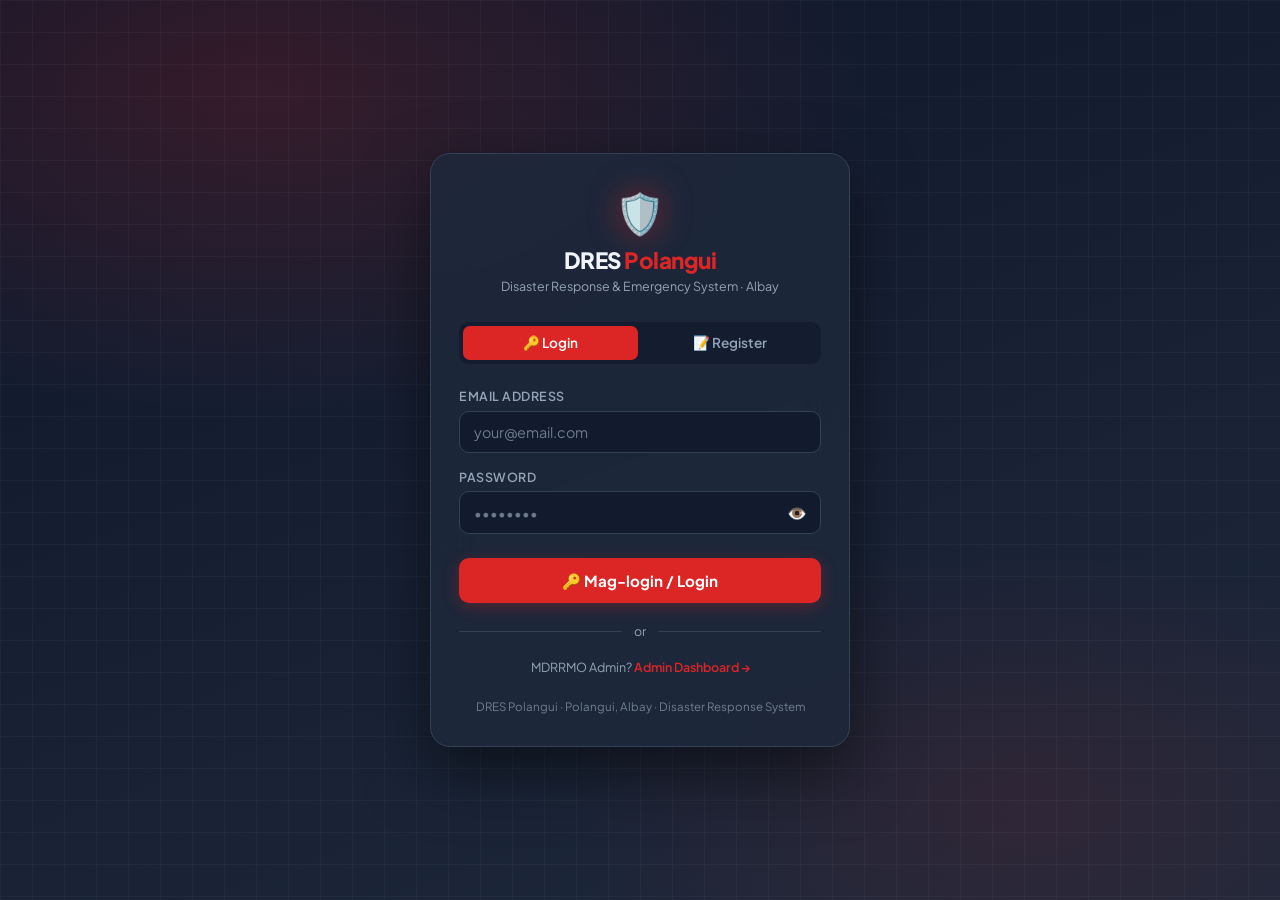
==== frontend/index.html @ 450b7221 "feat: Implement chatbot logging and admin dashboard enhancements - Added a new route for logging cha" ====
<!doctype html>
<html lang="en">
  <head>
    <meta charset="UTF-8" />
    <meta
      name="viewport"
      content="width=device-width, initial-scale=1.0, maximum-scale=1.0, user-scalable=no"
    />
    <title>DRES Polangui — Login</title>
    <link rel="preconnect" href="https://fonts.googleapis.com" />
    <link
      href="https://fonts.googleapis.com/css2?family=Plus+Jakarta+Sans:wght@300;400;500;600;700;800&display=swap"
      rel="stylesheet"
    />
    <style>
      *,
      *::before,
      *::after {
        box-sizing: border-box;
        margin: 0;
        padding: 0;
      }

      :root {
        --primary: #dc2626;
        --primary-d: #b91c1c;
        --bg: #0f172a;
        --bg2: #1e293b;
        --surface: #1e293b;
        --border: #334155;
        --text: #f1f5f9;
        --text-muted: #94a3b8;
        --success: #22c55e;
        --danger: #ef4444;
      }

      html,
      body {
        height: 100%;
        font-family: "Plus Jakarta Sans", sans-serif;
        background: var(--bg);
        color: var(--text);
        overflow-x: hidden;
      }

      /* ── BACKGROUND ── */
      .bg-layer {
        position: fixed;
        inset: 0;
        z-index: 0;
        background:
          radial-gradient(
            ellipse 80% 60% at 20% 10%,
            rgba(220, 38, 38, 0.18) 0%,
            transparent 60%
          ),
          radial-gradient(
            ellipse 60% 50% at 80% 90%,
            rgba(220, 38, 38, 0.1) 0%,
            transparent 60%
          ),
          linear-gradient(160deg, #0f172a 0%, #1e293b 100%);
      }
      .bg-grid {
        position: fixed;
        inset: 0;
        z-index: 0;
        background-image:
          linear-gradient(rgba(255, 255, 255, 0.03) 1px, transparent 1px),
          linear-gradient(90deg, rgba(255, 255, 255, 0.03) 1px, transparent 1px);
        background-size: 32px 32px;
      }

      /* ── SHELL ── */
      .shell {
        position: relative;
        z-index: 1;
        min-height: 100vh;
        display: flex;
        align-items: center;
        justify-content: center;
        padding: 1.5rem;
      }

      /* ── CARD ── */
      .auth-card {
        width: 100%;
        max-width: 420px;
        background: rgba(30, 41, 59, 0.85);
        border: 1px solid var(--border);
        border-radius: 20px;
        padding: 2rem 1.75rem;
        backdrop-filter: blur(20px);
        box-shadow: 0 24px 64px rgba(0, 0, 0, 0.5);
        animation: slideUp 0.4s ease;
      }
      @keyframes slideUp {
        from {
          opacity: 0;
          transform: translateY(24px);
        }
        to {
          opacity: 1;
          transform: translateY(0);
        }
      }

      /* ── LOGO ── */
      .logo-block {
        text-align: center;
        margin-bottom: 1.75rem;
      }
      .logo-icon {
        font-size: 2.5rem;
        display: block;
        margin-bottom: 0.5rem;
        filter: drop-shadow(0 0 16px rgba(220, 38, 38, 0.5));
      }
      .logo-title {
        font-size: 1.4rem;
        font-weight: 800;
        letter-spacing: -0.5px;
        color: var(--text);
      }
      .logo-title span {
        color: var(--primary);
      }
      .logo-sub {
        font-size: 0.78rem;
        color: var(--text-muted);
        margin-top: 0.25rem;
      }

      /* ── TABS ── */
      .tabs {
        display: grid;
        grid-template-columns: 1fr 1fr;
        background: rgba(15, 23, 42, 0.6);
        border-radius: 10px;
        padding: 4px;
        margin-bottom: 1.5rem;
        gap: 4px;
      }
      .tab-btn {
        padding: 0.55rem;
        border: none;
        border-radius: 7px;
        font-family: inherit;
        font-size: 0.85rem;
        font-weight: 600;
        cursor: pointer;
        transition:
          background 0.2s,
          color 0.2s;
        background: transparent;
        color: var(--text-muted);
      }
      .tab-btn.active {
        background: var(--primary);
        color: #fff;
      }

      /* ── FORM PANEL ── */
      .panel {
        display: none;
      }
      .panel.active {
        display: block;
      }

      .form-group {
        margin-bottom: 1rem;
      }
      .form-label {
        display: block;
        font-size: 0.78rem;
        font-weight: 600;
        color: var(--text-muted);
        margin-bottom: 0.4rem;
        text-transform: uppercase;
        letter-spacing: 0.5px;
      }
      .form-input,
      .form-select {
        width: 100%;
        padding: 0.7rem 0.9rem;
        background: rgba(15, 23, 42, 0.7);
        border: 1.5px solid var(--border);
        border-radius: 10px;
        color: var(--text);
        font-family: inherit;
        font-size: 0.9rem;
        outline: none;
        transition:
          border-color 0.2s,
          box-shadow 0.2s;
      }
      .form-input:focus,
      .form-select:focus {
        border-color: var(--primary);
        box-shadow: 0 0 0 3px rgba(220, 38, 38, 0.15);
      }
      .form-input::placeholder {
        color: var(--text-muted);
        opacity: 0.7;
      }
      .form-select option {
        background: var(--bg2);
      }

      /* ── PASSWORD TOGGLE ── */
      .pw-wrap {
        position: relative;
      }
      .pw-wrap .form-input {
        padding-right: 2.75rem;
      }
      .pw-eye {
        position: absolute;
        right: 0.75rem;
        top: 50%;
        transform: translateY(-50%);
        background: none;
        border: none;
        color: var(--text-muted);
        cursor: pointer;
        font-size: 1rem;
        padding: 2px;
      }

      /* ── SUBMIT ── */
      .submit-btn {
        width: 100%;
        padding: 0.8rem;
        background: var(--primary);
        color: #fff;
        border: none;
        border-radius: 10px;
        font-family: inherit;
        font-size: 0.95rem;
        font-weight: 700;
        cursor: pointer;
        margin-top: 0.5rem;
        transition:
          background 0.2s,
          transform 0.1s,
          box-shadow 0.2s;
        box-shadow: 0 4px 16px rgba(220, 38, 38, 0.3);
      }
      .submit-btn:hover {
        background: var(--primary-d);
        box-shadow: 0 6px 24px rgba(220, 38, 38, 0.4);
      }
      .submit-btn:active {
        transform: scale(0.98);
      }
      .submit-btn:disabled {
        opacity: 0.6;
        cursor: not-allowed;
      }

      /* ── ALERT ── */
      .alert {
        padding: 0.75rem 1rem;
        border-radius: 9px;
        font-size: 0.83rem;
        font-weight: 500;
        margin-bottom: 1rem;
        display: none;
      }
      .alert.show {
        display: block;
      }
      .alert.error {
        background: rgba(239, 68, 68, 0.15);
        border: 1px solid rgba(239, 68, 68, 0.3);
        color: #fca5a5;
      }
      .alert.success {
        background: rgba(34, 197, 94, 0.15);
        border: 1px solid rgba(34, 197, 94, 0.3);
        color: #86efac;
      }

      /* ── DIVIDER ── */
      .divider {
        display: flex;
        align-items: center;
        gap: 0.75rem;
        margin: 1.25rem 0;
        color: var(--text-muted);
        font-size: 0.78rem;
      }
      .divider::before,
      .divider::after {
        content: "";
        flex: 1;
        height: 1px;
        background: var(--border);
      }

      /* ── ADMIN LINK ── */
      .admin-link {
        text-align: center;
        margin-top: 1.25rem;
        font-size: 0.78rem;
        color: var(--text-muted);
      }
      .admin-link a {
        color: var(--primary);
        text-decoration: none;
        font-weight: 600;
      }
      .admin-link a:hover {
        text-decoration: underline;
      }

      /* ── FOOTER ── */
      .auth-footer {
        text-align: center;
        margin-top: 1.5rem;
        font-size: 0.72rem;
        color: var(--text-muted);
        opacity: 0.7;
      }
    </style>
  </head>
  <body>
    <div class="bg-layer"></div>
    <div class="bg-grid"></div>

    <div class="shell">
      <div class="auth-card">
        <div class="logo-block">
          <span class="logo-icon">🛡️</span>
          <div class="logo-title">DRES <span>Polangui</span></div>
          <div class="logo-sub">
            Disaster Response & Emergency System · Albay
          </div>
        </div>

        <!-- TABS -->
        <div class="tabs">
          <button class="tab-btn active" onclick="switchTab('login')">
            🔑 Login
          </button>
          <button class="tab-btn" onclick="switchTab('register')">
            📝 Register
          </button>
        </div>

        <!-- ALERT -->
        <div class="alert" id="authAlert"></div>

        <!-- LOGIN PANEL -->
        <div class="panel active" id="panel-login">
          <div class="form-group">
            <label class="form-label">Email Address</label>
            <input
              class="form-input"
              id="loginEmail"
              type="email"
              placeholder="your@email.com"
            />
          </div>
          <div class="form-group">
            <label class="form-label">Password</label>
            <div class="pw-wrap">
              <input
                class="form-input"
                id="loginPassword"
                type="password"
                placeholder="••••••••"
                onkeypress="if (event.key === 'Enter') doLogin();"
              />
              <button
                class="pw-eye"
                onclick="togglePw('loginPassword', this)"
                type="button"
              >
                👁️
              </button>
            </div>
          </div>
          <button class="submit-btn" id="loginBtn" onclick="doLogin()">
            🔑 Mag-login / Login
          </button>
        </div>

        <!-- REGISTER PANEL -->
        <div class="panel" id="panel-register">
          <div class="form-group">
            <label class="form-label"
              >Full Name <span style="color: var(--primary)">*</span></label
            >
            <input
              class="form-input"
              id="regName"
              type="text"
              placeholder="Juan dela Cruz"
            />
          </div>
          <div class="form-group">
            <label class="form-label"
              >Email Address <span style="color: var(--primary)">*</span></label
            >
            <input
              class="form-input"
              id="regEmail"
              type="email"
              placeholder="your@email.com"
            />
          </div>
          <div class="form-group">
            <label class="form-label">Barangay</label>
            <select class="form-select" id="regBarangay">
              <option value="">— Piliin ang inyong barangay —</option>
              <option>Agos</option>
              <option>Alod</option>
              <option>Ason</option>
              <option>Bagumbayan</option>
              <option>Barcelonita</option>
              <option>Binatagan</option>
              <option>Burabod</option>
              <option>Cagmanaba</option>
              <option>Cotmon</option>
              <option>Cuyaoyao</option>
              <option>Delos Reyes</option>
              <option>Francia</option>
              <option>Magpanambo</option>
              <option>Magurang</option>
              <option>Napo</option>
              <option>Oas</option>
              <option>Paulba</option>
              <option>Paulog</option>
              <option>Pinamaniquian</option>
              <option>Poblacion</option>
              <option>Quirino</option>
              <option>Salvacion</option>
              <option>San Francisco</option>
              <option>San Isidro</option>
              <option>San Jose</option>
              <option>San Miguel</option>
              <option>San Roque</option>
              <option>San Vicente</option>
              <option>Santa Cruz</option>
              <option>Santa Misericordia</option>
              <option>Santo Cristo</option>
              <option>Tambo</option>
              <option>Tinago</option>
            </select>
          </div>
          <div class="form-group">
            <label class="form-label"
              >Password <span style="color: var(--primary)">*</span></label
            >
            <div class="pw-wrap">
              <input
                class="form-input"
                id="regPassword"
                type="password"
                placeholder="Min. 6 characters"
              />
              <button
                class="pw-eye"
                onclick="togglePw('regPassword', this)"
                type="button"
              >
                👁️
              </button>
            </div>
          </div>
          <div class="form-group">
            <label class="form-label"
              >Confirm Password
              <span style="color: var(--primary)">*</span></label
            >
            <div class="pw-wrap">
              <input
                class="form-input"
                id="regConfirm"
                type="password"
                placeholder="Repeat password"
                onkeypress="if (event.key === 'Enter') doRegister();"
              />
              <button
                class="pw-eye"
                onclick="togglePw('regConfirm', this)"
                type="button"
              >
                👁️
              </button>
            </div>
          </div>
          <button class="submit-btn" id="registerBtn" onclick="doRegister()">
            📝 Mag-register / Register
          </button>
        </div>

        <div class="divider">or</div>
        <div class="admin-link">
          MDRRMO Admin?
          <a href="/admin/dashboard.html">Admin Dashboard →</a>
        </div>

        <div class="auth-footer">
          DRES Polangui · Polangui, Albay · Disaster Response System
        </div>
      </div>
    </div>

    <script>
      const API = "";

      function switchTab(tab) {
        document
          .querySelectorAll(".tab-btn")
          .forEach((b, i) =>
            b.classList.toggle(
              "active",
              (i === 0 && tab === "login") || (i === 1 && tab === "register"),
            ),
          );
        document
          .getElementById("panel-login")
          .classList.toggle("active", tab === "login");
        document
          .getElementById("panel-register")
          .classList.toggle("active", tab === "register");
        hideAlert();
      }

      function togglePw(id, btn) {
        const inp = document.getElementById(id);
        if (inp.type === "password") {
          inp.type = "text";
          btn.textContent = "🙈";
        } else {
          inp.type = "password";
          btn.textContent = "👁️";
        }
      }

      function showAlert(msg, type = "error") {
        const el = document.getElementById("authAlert");
        el.textContent = msg;
        el.className = `alert show ${type}`;
      }
      function hideAlert() {
        document.getElementById("authAlert").className = "alert";
      }

      async function doLogin() {
        const email = document.getElementById("loginEmail").value.trim();
        const password = document.getElementById("loginPassword").value;
        if (!email || !password) {
          showAlert("⚠️ Ilagay ang email at password.");
          return;
        }

        const btn = document.getElementById("loginBtn");
        btn.disabled = true;
        btn.textContent = "⏳ Logging in...";
        hideAlert();

        try {
          const res = await fetch(`${API}/api/auth/login`, {
            method: "POST",
            headers: { "Content-Type": "application/json" },
            body: JSON.stringify({ email, password }),
          });
          const data = await res.json();

          if (!res.ok) {
            showAlert("❌ " + (data.detail || "Invalid email or password."));
            return;
          }

          const u = data.data;
          sessionStorage.setItem("user_id", u.user_id);
          sessionStorage.setItem("user_name", u.name);
          sessionStorage.setItem("user_email", u.email);
          sessionStorage.setItem("token", u.token);
          sessionStorage.setItem("role", u.role);

          showAlert(
            "✅ Welcome back, " + u.name + "! Redirecting...",
            "success",
          );
          setTimeout(() => {
            window.location.href = "/resident/dashboard.html";
          }, 1200);
        } catch (e) {
          showAlert(
            "❌ Hindi ma-reach ang server. Siguraduhing tumatakbo ang backend.",
          );
        } finally {
          btn.disabled = false;
          btn.textContent = "🔑 Mag-login / Login";
        }
      }

      async function doRegister() {
        const name = document.getElementById("regName").value.trim();
        const email = document.getElementById("regEmail").value.trim();
        const barangay = document.getElementById("regBarangay").value;
        const password = document.getElementById("regPassword").value;
        const confirm = document.getElementById("regConfirm").value;

        if (!name) {
          showAlert("⚠️ Ilagay ang inyong pangalan.");
          return;
        }
        if (!email) {
          showAlert("⚠️ Ilagay ang email address.");
          return;
        }
        if (!password) {
          showAlert("⚠️ Pumili ng password.");
          return;
        }
        if (password.length < 6) {
          showAlert("⚠️ Password ay dapat 6 characters man lang.");
          return;
        }
        if (password !== confirm) {
          showAlert("⚠️ Hindi magkapareho ang passwords.");
          return;
        }

        const btn = document.getElementById("registerBtn");
        btn.disabled = true;
        btn.textContent = "⏳ Registering...";
        hideAlert();

        try {
          const res = await fetch(`${API}/api/auth/register`, {
            method: "POST",
            headers: { "Content-Type": "application/json" },
            body: JSON.stringify({ name, email, password, barangay }),
          });
          const data = await res.json();

          if (!res.ok) {
            showAlert("❌ " + (data.detail || "Registration failed."));
            return;
          }

          showAlert("✅ Account created! Redirecting to login...", "success");
          setTimeout(() => {
            document.getElementById("regName").value = "";
            document.getElementById("regEmail").value = "";
            document.getElementById("regPassword").value = "";
            document.getElementById("regConfirm").value = "";
            switchTab("login");
            document.getElementById("loginEmail").value = email;
          }, 1500);
        } catch (e) {
          showAlert(
            "❌ Hindi ma-reach ang server. Siguraduhing tumatakbo ang backend.",
          );
        } finally {
          btn.disabled = false;
          btn.textContent = "📝 Mag-register / Register";
        }
      }
    </script>
  </body>
</html>
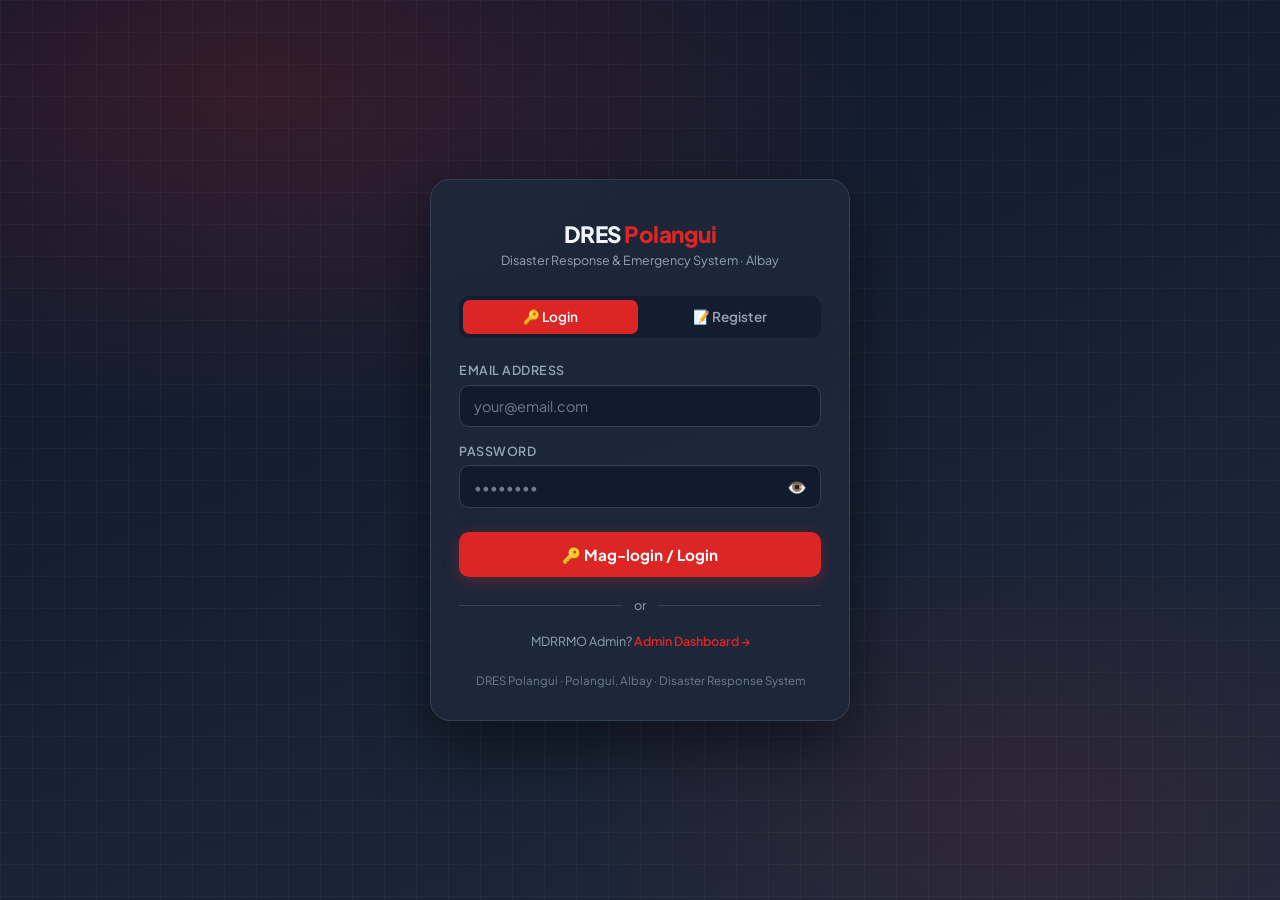
==== commit 69df68e2: "fix: Update barangay options in registration form for accuracy" ====
--- a/frontend/index.html
+++ b/frontend/index.html
@@ -332,7 +332,7 @@
     <div class="shell">
       <div class="auth-card">
         <div class="logo-block">
-          <span class="logo-icon">🛡️</span>
+          <span class="logo-icon"></span>
           <div class="logo-title">DRES <span>Polangui</span></div>
           <div class="logo-sub">
             Disaster Response & Emergency System · Albay
@@ -416,38 +416,33 @@
             <select class="form-select" id="regBarangay">
               <option value="">— Piliin ang inyong barangay —</option>
               <option>Agos</option>
-              <option>Alod</option>
-              <option>Ason</option>
-              <option>Bagumbayan</option>
-              <option>Barcelonita</option>
-              <option>Binatagan</option>
-              <option>Burabod</option>
-              <option>Cagmanaba</option>
+              <option>Alnay</option>
+              <option>Alomon</option>
+              <option>Amoguis</option>
+              <option>Anopol</option>
+              <option>Apad</option>
+              <option>Balaba</option>
+              <option>Balangibang</option>
+              <option>Basud</option>
+              <option>Centro Occidental</option>
+              <option>Centro Oriental</option>
+              <option>Cotnogan</option>
               <option>Cotmon</option>
-              <option>Cuyaoyao</option>
-              <option>Delos Reyes</option>
-              <option>Francia</option>
-              <option>Magpanambo</option>
+              <option>Danao</option>
+              <option>Gabon</option>
+              <option>Maysua</option>
+              <option>Mendez</option>
               <option>Magurang</option>
-              <option>Napo</option>
-              <option>Oas</option>
-              <option>Paulba</option>
-              <option>Paulog</option>
-              <option>Pinamaniquian</option>
-              <option>Poblacion</option>
-              <option>Quirino</option>
+              <option>Matacon</option>
+              <option>Pintor</option>
+              <option>Pinagdapugan</option>
+              <option>Ponso</option>
+              <optio>Quinale</optio>
+              <option>San Roque</option>
+              <option>Santicon</option>
+              <option>Sugcad</option>
               <option>Salvacion</option>
-              <option>San Francisco</option>
-              <option>San Isidro</option>
-              <option>San Jose</option>
-              <option>San Miguel</option>
-              <option>San Roque</option>
-              <option>San Vicente</option>
-              <option>Santa Cruz</option>
-              <option>Santa Misericordia</option>
-              <option>Santo Cristo</option>
-              <option>Tambo</option>
-              <option>Tinago</option>
+              <option>Ubaliw</option>
             </select>
           </div>
           <div class="form-group">
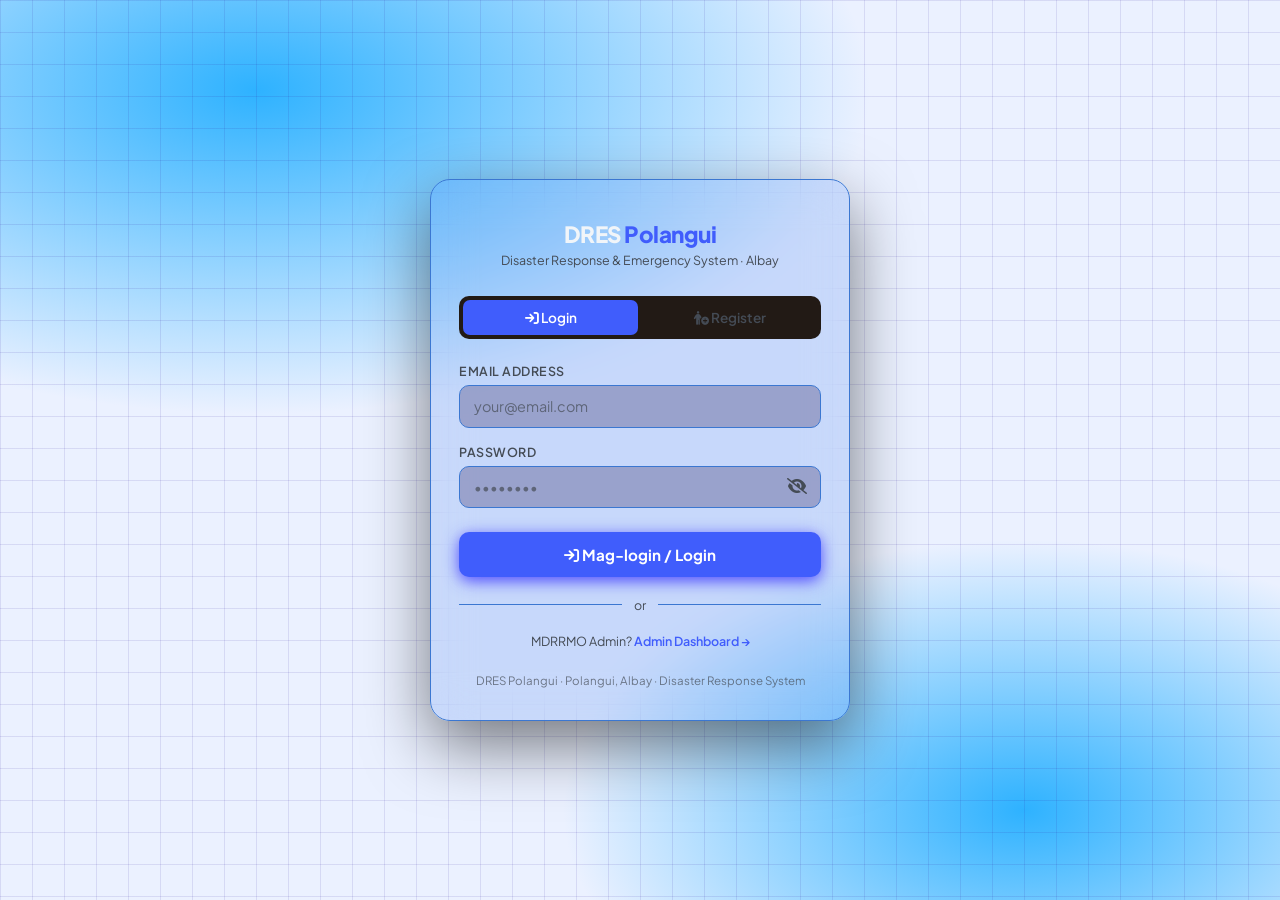
==== commit 82e5bf61: "feat: implement new styling for the frontend with CSS and replace emoji icons with Font Awesome icon" ====
--- a/frontend/index.html
+++ b/frontend/index.html
@@ -8,322 +8,12 @@
     />
     <title>DRES Polangui — Login</title>
     <link rel="preconnect" href="https://fonts.googleapis.com" />
+    <link rel="stylesheet" href="https://cdnjs.cloudflare.com/ajax/libs/font-awesome/6.5.0/css/all.min.css">
     <link
       href="https://fonts.googleapis.com/css2?family=Plus+Jakarta+Sans:wght@300;400;500;600;700;800&display=swap"
       rel="stylesheet"
     />
-    <style>
-      *,
-      *::before,
-      *::after {
-        box-sizing: border-box;
-        margin: 0;
-        padding: 0;
-      }
-
-      :root {
-        --primary: #dc2626;
-        --primary-d: #b91c1c;
-        --bg: #0f172a;
-        --bg2: #1e293b;
-        --surface: #1e293b;
-        --border: #334155;
-        --text: #f1f5f9;
-        --text-muted: #94a3b8;
-        --success: #22c55e;
-        --danger: #ef4444;
-      }
-
-      html,
-      body {
-        height: 100%;
-        font-family: "Plus Jakarta Sans", sans-serif;
-        background: var(--bg);
-        color: var(--text);
-        overflow-x: hidden;
-      }
-
-      /* ── BACKGROUND ── */
-      .bg-layer {
-        position: fixed;
-        inset: 0;
-        z-index: 0;
-        background:
-          radial-gradient(
-            ellipse 80% 60% at 20% 10%,
-            rgba(220, 38, 38, 0.18) 0%,
-            transparent 60%
-          ),
-          radial-gradient(
-            ellipse 60% 50% at 80% 90%,
-            rgba(220, 38, 38, 0.1) 0%,
-            transparent 60%
-          ),
-          linear-gradient(160deg, #0f172a 0%, #1e293b 100%);
-      }
-      .bg-grid {
-        position: fixed;
-        inset: 0;
-        z-index: 0;
-        background-image:
-          linear-gradient(rgba(255, 255, 255, 0.03) 1px, transparent 1px),
-          linear-gradient(90deg, rgba(255, 255, 255, 0.03) 1px, transparent 1px);
-        background-size: 32px 32px;
-      }
-
-      /* ── SHELL ── */
-      .shell {
-        position: relative;
-        z-index: 1;
-        min-height: 100vh;
-        display: flex;
-        align-items: center;
-        justify-content: center;
-        padding: 1.5rem;
-      }
-
-      /* ── CARD ── */
-      .auth-card {
-        width: 100%;
-        max-width: 420px;
-        background: rgba(30, 41, 59, 0.85);
-        border: 1px solid var(--border);
-        border-radius: 20px;
-        padding: 2rem 1.75rem;
-        backdrop-filter: blur(20px);
-        box-shadow: 0 24px 64px rgba(0, 0, 0, 0.5);
-        animation: slideUp 0.4s ease;
-      }
-      @keyframes slideUp {
-        from {
-          opacity: 0;
-          transform: translateY(24px);
-        }
-        to {
-          opacity: 1;
-          transform: translateY(0);
-        }
-      }
-
-      /* ── LOGO ── */
-      .logo-block {
-        text-align: center;
-        margin-bottom: 1.75rem;
-      }
-      .logo-icon {
-        font-size: 2.5rem;
-        display: block;
-        margin-bottom: 0.5rem;
-        filter: drop-shadow(0 0 16px rgba(220, 38, 38, 0.5));
-      }
-      .logo-title {
-        font-size: 1.4rem;
-        font-weight: 800;
-        letter-spacing: -0.5px;
-        color: var(--text);
-      }
-      .logo-title span {
-        color: var(--primary);
-      }
-      .logo-sub {
-        font-size: 0.78rem;
-        color: var(--text-muted);
-        margin-top: 0.25rem;
-      }
-
-      /* ── TABS ── */
-      .tabs {
-        display: grid;
-        grid-template-columns: 1fr 1fr;
-        background: rgba(15, 23, 42, 0.6);
-        border-radius: 10px;
-        padding: 4px;
-        margin-bottom: 1.5rem;
-        gap: 4px;
-      }
-      .tab-btn {
-        padding: 0.55rem;
-        border: none;
-        border-radius: 7px;
-        font-family: inherit;
-        font-size: 0.85rem;
-        font-weight: 600;
-        cursor: pointer;
-        transition:
-          background 0.2s,
-          color 0.2s;
-        background: transparent;
-        color: var(--text-muted);
-      }
-      .tab-btn.active {
-        background: var(--primary);
-        color: #fff;
-      }
-
-      /* ── FORM PANEL ── */
-      .panel {
-        display: none;
-      }
-      .panel.active {
-        display: block;
-      }
-
-      .form-group {
-        margin-bottom: 1rem;
-      }
-      .form-label {
-        display: block;
-        font-size: 0.78rem;
-        font-weight: 600;
-        color: var(--text-muted);
-        margin-bottom: 0.4rem;
-        text-transform: uppercase;
-        letter-spacing: 0.5px;
-      }
-      .form-input,
-      .form-select {
-        width: 100%;
-        padding: 0.7rem 0.9rem;
-        background: rgba(15, 23, 42, 0.7);
-        border: 1.5px solid var(--border);
-        border-radius: 10px;
-        color: var(--text);
-        font-family: inherit;
-        font-size: 0.9rem;
-        outline: none;
-        transition:
-          border-color 0.2s,
-          box-shadow 0.2s;
-      }
-      .form-input:focus,
-      .form-select:focus {
-        border-color: var(--primary);
-        box-shadow: 0 0 0 3px rgba(220, 38, 38, 0.15);
-      }
-      .form-input::placeholder {
-        color: var(--text-muted);
-        opacity: 0.7;
-      }
-      .form-select option {
-        background: var(--bg2);
-      }
-
-      /* ── PASSWORD TOGGLE ── */
-      .pw-wrap {
-        position: relative;
-      }
-      .pw-wrap .form-input {
-        padding-right: 2.75rem;
-      }
-      .pw-eye {
-        position: absolute;
-        right: 0.75rem;
-        top: 50%;
-        transform: translateY(-50%);
-        background: none;
-        border: none;
-        color: var(--text-muted);
-        cursor: pointer;
-        font-size: 1rem;
-        padding: 2px;
-      }
-
-      /* ── SUBMIT ── */
-      .submit-btn {
-        width: 100%;
-        padding: 0.8rem;
-        background: var(--primary);
-        color: #fff;
-        border: none;
-        border-radius: 10px;
-        font-family: inherit;
-        font-size: 0.95rem;
-        font-weight: 700;
-        cursor: pointer;
-        margin-top: 0.5rem;
-        transition:
-          background 0.2s,
-          transform 0.1s,
-          box-shadow 0.2s;
-        box-shadow: 0 4px 16px rgba(220, 38, 38, 0.3);
-      }
-      .submit-btn:hover {
-        background: var(--primary-d);
-        box-shadow: 0 6px 24px rgba(220, 38, 38, 0.4);
-      }
-      .submit-btn:active {
-        transform: scale(0.98);
-      }
-      .submit-btn:disabled {
-        opacity: 0.6;
-        cursor: not-allowed;
-      }
-
-      /* ── ALERT ── */
-      .alert {
-        padding: 0.75rem 1rem;
-        border-radius: 9px;
-        font-size: 0.83rem;
-        font-weight: 500;
-        margin-bottom: 1rem;
-        display: none;
-      }
-      .alert.show {
-        display: block;
-      }
-      .alert.error {
-        background: rgba(239, 68, 68, 0.15);
-        border: 1px solid rgba(239, 68, 68, 0.3);
-        color: #fca5a5;
-      }
-      .alert.success {
-        background: rgba(34, 197, 94, 0.15);
-        border: 1px solid rgba(34, 197, 94, 0.3);
-        color: #86efac;
-      }
-
-      /* ── DIVIDER ── */
-      .divider {
-        display: flex;
-        align-items: center;
-        gap: 0.75rem;
-        margin: 1.25rem 0;
-        color: var(--text-muted);
-        font-size: 0.78rem;
-      }
-      .divider::before,
-      .divider::after {
-        content: "";
-        flex: 1;
-        height: 1px;
-        background: var(--border);
-      }
-
-      /* ── ADMIN LINK ── */
-      .admin-link {
-        text-align: center;
-        margin-top: 1.25rem;
-        font-size: 0.78rem;
-        color: var(--text-muted);
-      }
-      .admin-link a {
-        color: var(--primary);
-        text-decoration: none;
-        font-weight: 600;
-      }
-      .admin-link a:hover {
-        text-decoration: underline;
-      }
-
-      /* ── FOOTER ── */
-      .auth-footer {
-        text-align: center;
-        margin-top: 1.5rem;
-        font-size: 0.72rem;
-        color: var(--text-muted);
-        opacity: 0.7;
-      }
-    </style>
+    <link rel="stylesheet" href="style.css" />
   </head>
   <body>
     <div class="bg-layer"></div>
@@ -342,10 +32,11 @@
         <!-- TABS -->
         <div class="tabs">
           <button class="tab-btn active" onclick="switchTab('login')">
-            🔑 Login
+            <i class="fa-solid fa-arrow-right-to-bracket"></i> Login
           </button>
           <button class="tab-btn" onclick="switchTab('register')">
-            📝 Register
+            <i class="fa-solid fa-person-circle-plus"></i>
+            Register
           </button>
         </div>
 
@@ -378,12 +69,12 @@
                 onclick="togglePw('loginPassword', this)"
                 type="button"
               >
-                👁️
+                <i class="fa-solid fa-eye-slash"></i>
               </button>
             </div>
           </div>
           <button class="submit-btn" id="loginBtn" onclick="doLogin()">
-            🔑 Mag-login / Login
+            <i class="fa-solid fa-arrow-right-to-bracket"></i> Mag-login / Login
           </button>
         </div>
 
@@ -461,7 +152,7 @@
                 onclick="togglePw('regPassword', this)"
                 type="button"
               >
-                👁️
+                <i class="fa-solid fa-eye"></i>
               </button>
             </div>
           </div>
@@ -483,7 +174,7 @@
                 onclick="togglePw('regConfirm', this)"
                 type="button"
               >
-                👁️
+                <i class="fa-solid fa-eye"></i>
               </button>
             </div>
           </div>
@@ -526,19 +217,20 @@
       }
 
       function togglePw(id, btn) {
-        const inp = document.getElementById(id);
-        if (inp.type === "password") {
-          inp.type = "text";
-          btn.textContent = "🙈";
-        } else {
-          inp.type = "password";
-          btn.textContent = "👁️";
-        }
-      }
+  const inp = document.getElementById(id);
+  const icon = btn.querySelector("i");
+  if (inp.type === "password") {
+    inp.type = "text";
+    icon.className = "fa-solid fa-eye";
+  } else {
+    inp.type = "password";
+    icon.className = "fa-solid fa-eye-slash";
+  }
+}
 
       function showAlert(msg, type = "error") {
         const el = document.getElementById("authAlert");
-        el.textContent = msg;
+        el.innerHTML = msg;
         el.className = `alert show ${type}`;
       }
       function hideAlert() {
@@ -549,13 +241,13 @@
         const email = document.getElementById("loginEmail").value.trim();
         const password = document.getElementById("loginPassword").value;
         if (!email || !password) {
-          showAlert("⚠️ Ilagay ang email at password.");
+          showAlert( '<i class="fa-solid fa-circle-exclamation" style="color: rgb(255, 7, 7);"></i> Ilagay ang email at password.');
           return;
         }
 
         const btn = document.getElementById("loginBtn");
         btn.disabled = true;
-        btn.textContent = "⏳ Logging in...";
+        btn.textContent = '<i class="fa-solid fa-spinner fa-spin fa-spin-reverse" style="color: rgb(203, 226, 255);"></i> Logging in...';
         hideAlert();
 
         try {
@@ -567,7 +259,7 @@
           const data = await res.json();
 
           if (!res.ok) {
-            showAlert("❌ " + (data.detail || "Invalid email or password."));
+            showAlert('<i class="fa-regular fa-circle-xmark" style="color: rgb(255, 7, 7);"></i>' + (data.detail || "Invalid email or password."));
             return;
           }
 
@@ -579,7 +271,7 @@
           sessionStorage.setItem("role", u.role);
 
           showAlert(
-            "✅ Welcome back, " + u.name + "! Redirecting...",
+            '<i class="fa-solid fa-circle-check" style="color: rgb(0, 214, 10);"></i> Welcome back, ' + u.name + "! Redirecting...",
             "success",
           );
           setTimeout(() => {
@@ -603,23 +295,23 @@
         const confirm = document.getElementById("regConfirm").value;
 
         if (!name) {
-          showAlert("⚠️ Ilagay ang inyong pangalan.");
+          showAlert('<i class="fa-solid fa-circle-exclamation" style="color: rgb(255, 7, 7);"></i> Ilagay ang inyong pangalan.');
           return;
         }
         if (!email) {
-          showAlert("⚠️ Ilagay ang email address.");
+          showAlert('<i class="fa-solid fa-circle-exclamation" style="color: rgb(255, 7, 7);"></i> Ilagay ang email address.');
           return;
         }
         if (!password) {
-          showAlert("⚠️ Pumili ng password.");
+          showAlert('<i class="fa-solid fa-circle-exclamation" style="color: rgb(255, 7, 7);"></i> Pumili ng password.');
           return;
         }
         if (password.length < 6) {
-          showAlert("⚠️ Password ay dapat 6 characters man lang.");
+          showAlert('<i class="fa-solid fa-circle-exclamation" style="color: rgb(255, 7, 7);"></i> Password ay dapat 6 characters man lang.');
           return;
         }
         if (password !== confirm) {
-          showAlert("⚠️ Hindi magkapareho ang passwords.");
+          showAlert('<i class="fa-solid fa-circle-exclamation" style="color: rgb(255, 7, 7);"></i> Hindi magkapareho ang passwords.');
           return;
         }
 
@@ -641,7 +333,7 @@
             return;
           }
 
-          showAlert("✅ Account created! Redirecting to login...", "success");
+          showAlert('<i class="fa-solid fa-circle-check" style="color: rgb(0, 214, 10);"></i> Account created! Redirecting to login...', "success");
           setTimeout(() => {
             document.getElementById("regName").value = "";
             document.getElementById("regEmail").value = "";
--- a/frontend/style.css
+++ b/frontend/style.css
@@ -0,0 +1,311 @@
+
+      *,
+      *::before,
+      *::after {
+        box-sizing: border-box;
+        margin: 0;
+        padding: 0;
+      }
+
+      :root {
+        --primary: #405dfc;
+        --primary-d: #1540ff;
+        --bg: #0f172a;
+        --bg2: #1e293b;
+        --surface: #1e293b;
+        --border: #3b77d1;
+        --text: #f1f5f9;
+        --text-muted: #444b55;
+        --success: #22c55e;
+        --danger: #ef4444;
+      }
+
+      html,
+      body {
+        height: 100%;
+        font-family: "Plus Jakarta Sans", sans-serif;
+        background: var(--bg);
+        color: var(--text);
+        overflow-x: hidden;
+      }
+
+      /* ── BACKGROUND ── */
+      .bg-layer {
+        position: fixed;
+        inset: 0;
+        z-index: 0;
+        background:
+          radial-gradient(
+            ellipse 80% 60% at 20% 10%,
+            rgb(46, 178, 255) 0%,
+            transparent 60%
+          ),
+          radial-gradient(
+            ellipse 60% 50% at 80% 90%,
+            rgb(46, 178, 255) 0%,
+            transparent 60%
+          ),
+          linear-gradient(160deg, #ebf1ff 0%, #ebf1ff 100%);
+      }
+      .bg-grid {
+        position: fixed;
+        inset: 0;
+        z-index: 0;
+        background-image:
+          linear-gradient(rgba(44, 19, 155, 0.11) 1px, transparent 1px),
+          linear-gradient(90deg, rgba(44, 19, 155, 0.11) 1px, transparent 1px);
+        background-size: 32px 32px;
+      }
+
+      /* ── SHELL ── */
+      .shell {
+        position: relative;
+        z-index: 1;
+        min-height: 100vh;
+        display: flex;
+        align-items: center;
+        justify-content: center;
+        padding: 1.5rem;
+      }
+
+      /* ── CARD ── */
+      .auth-card {
+        width: 100%;
+        max-width: 420px;
+        background: rgba(24, 96, 230, 0.158);
+        border: 1px solid var(--border);
+        border-radius: 20px;
+        padding: 2rem 1.75rem;
+        backdrop-filter: blur(20px);
+        box-shadow: 0 24px 64px rgba(0, 0, 0, 0.50);
+        animation: slideUp 0.4s ease;
+      }
+      @keyframes slideUp {
+        from {
+          opacity: 0;
+          transform: translateY(24px);
+        }
+        to {
+          opacity: 1;
+          transform: translateY(0);
+        }
+      }
+
+      /* ── LOGO ── */
+      .logo-block {
+        text-align: center;
+        margin-bottom: 1.75rem;
+      }
+      .logo-icon {
+        font-size: 2.5rem;
+        display: block;
+        margin-bottom: 0.5rem;
+        filter: drop-shadow(0 0 16px rgba(220, 38, 38, 0.5));
+      }
+      .logo-title {
+        font-size: 1.4rem;
+        font-weight: 800;
+        letter-spacing: -0.5px;
+        color: var(--text);
+      }
+      .logo-title span {
+        color: var(--primary);
+      }
+      .logo-sub {
+        font-size: 0.78rem;
+        color: var(--text-muted);
+        margin-top: 0.25rem;
+      }
+
+      /* ── TABS ── */
+      .tabs {
+        display: grid;
+        grid-template-columns: 1fr 1fr;
+        background: rgb(34, 26, 21);
+        border-radius: 10px;
+        padding: 4px;
+        margin-bottom: 1.5rem;
+        gap: 4px;
+      }
+      .tab-btn {
+        padding: 0.55rem;
+        border: none;
+        border-radius: 7px;
+        font-family: inherit;
+        font-size: 0.85rem;
+        font-weight: 600;
+        cursor: pointer;
+        transition:
+          background 0.2s,
+          color 0.2s;
+        background: transparent;
+        color: var(--text-muted);
+      }
+      .tab-btn.active {
+        background: var(--primary);
+        color: #fff;
+      }
+
+      /* ── FORM PANEL ── */
+      .panel {
+        display: none;
+      }
+      .panel.active {
+        display: block;
+      }
+
+      .form-group {
+        margin-bottom: 1rem;
+      }
+      .form-label {
+        display: block;
+        font-size: 0.78rem;
+        font-weight: 600;
+        color: var(--text-muted);
+        margin-bottom: 0.4rem;
+        text-transform: uppercase;
+        letter-spacing: 0.5px;
+      }
+      .form-input,
+      .form-select {
+        width: 100%;
+        padding: 0.7rem 0.9rem;
+        background: rgba(133, 137, 184, 0.685);
+        border: 1.5px solid var(--border);
+        border-radius: 10px;
+        color: var(--text);
+        font-family: inherit;
+        font-size: 0.9rem;
+        outline: none;
+        transition:
+          border-color 0.2s,
+          box-shadow 0.2s;
+      }
+      .form-input:focus,
+      .form-select:focus {
+        border-color: var(--primary);
+        box-shadow: 0 0 0 3px rgba(220, 38, 38, 0.15);
+      }
+      .form-input::placeholder {
+        color: var(--text-muted);
+        opacity: 0.7;
+      }
+      .form-select option {
+        background: var(--bg2);
+      }
+
+      /* ── PASSWORD TOGGLE ── */
+      .pw-wrap {
+        position: relative;
+      }
+      .pw-wrap .form-input {
+        padding-right: 2.75rem;
+      }
+      .pw-eye {
+        position: absolute;
+        right: 0.75rem;
+        top: 50%;
+        transform: translateY(-50%);
+        background: none;
+        border: none;
+        color: var(--text-muted);
+        cursor: pointer;
+        font-size: 1rem;
+        padding: 2px;
+      }
+
+      /* ── SUBMIT ── */
+      .submit-btn {
+        width: 100%;
+        padding: 0.8rem;
+        background: var(--primary);
+        color: #fff;
+        border: none;
+        border-radius: 10px;
+        font-family: inherit;
+        font-size: 0.95rem;
+        font-weight: 700;
+        cursor: pointer;
+        margin-top: 0.5rem;
+        transition:
+          background 0.2s,
+          transform 0.1s,
+          box-shadow 0.2s;
+        box-shadow: 0 4px 16px rgb(77, 74, 255);
+      }
+      .submit-btn:hover {
+        background: var(--primary-d);
+        box-shadow: 0 6px 24px rgba(77, 74, 255, 0.26);
+      }
+      .submit-btn:active {
+        transform: scale(0.98);
+      }
+      .submit-btn:disabled {
+        opacity: 0.6;
+        cursor: not-allowed;
+      }
+
+      /* ── ALERT ── */
+      .alert {
+        padding: 0.75rem 1rem;
+        border-radius: 9px;
+        font-size: 0.83rem;
+        font-weight: 500;
+        margin-bottom: 1rem;
+        display: none;
+      }
+      .alert.show {
+        display: block;
+      }
+      .alert.error {
+        background: rgba(239, 68, 68, 0.15);
+        border: 1px solid rgba(239, 68, 68, 0.3);
+        color: #fd2020;
+      }
+      .alert.success {
+        background: rgba(34, 197, 94, 0.15);
+        border: 1px solid rgba(34, 197, 94, 0.3);
+        color: #205733;
+      }
+
+      /* ── DIVIDER ── */
+      .divider {
+        display: flex;
+        align-items: center;
+        gap: 0.75rem;
+        margin: 1.25rem 0;
+        color: var(--text-muted);
+        font-size: 0.78rem;
+      }
+      .divider::before,
+      .divider::after {
+        content: "";
+        flex: 1;
+        height: 1px;
+        background: var(--border);
+      }
+
+      /* ── ADMIN LINK ── */
+      .admin-link {
+        text-align: center;
+        margin-top: 1.25rem;
+        font-size: 0.78rem;
+        color: var(--text-muted);
+      }
+      .admin-link a {
+        color: var(--primary);
+        text-decoration: none;
+        font-weight: 600;
+      }
+      .admin-link a:hover {
+        text-decoration: underline;
+      }
+
+      /* ── FOOTER ── */
+      .auth-footer {
+        text-align: center;
+        margin-top: 1.5rem;
+        font-size: 0.72rem;
+        color: var(--text-muted);
+        opacity: 0.7;
+      }
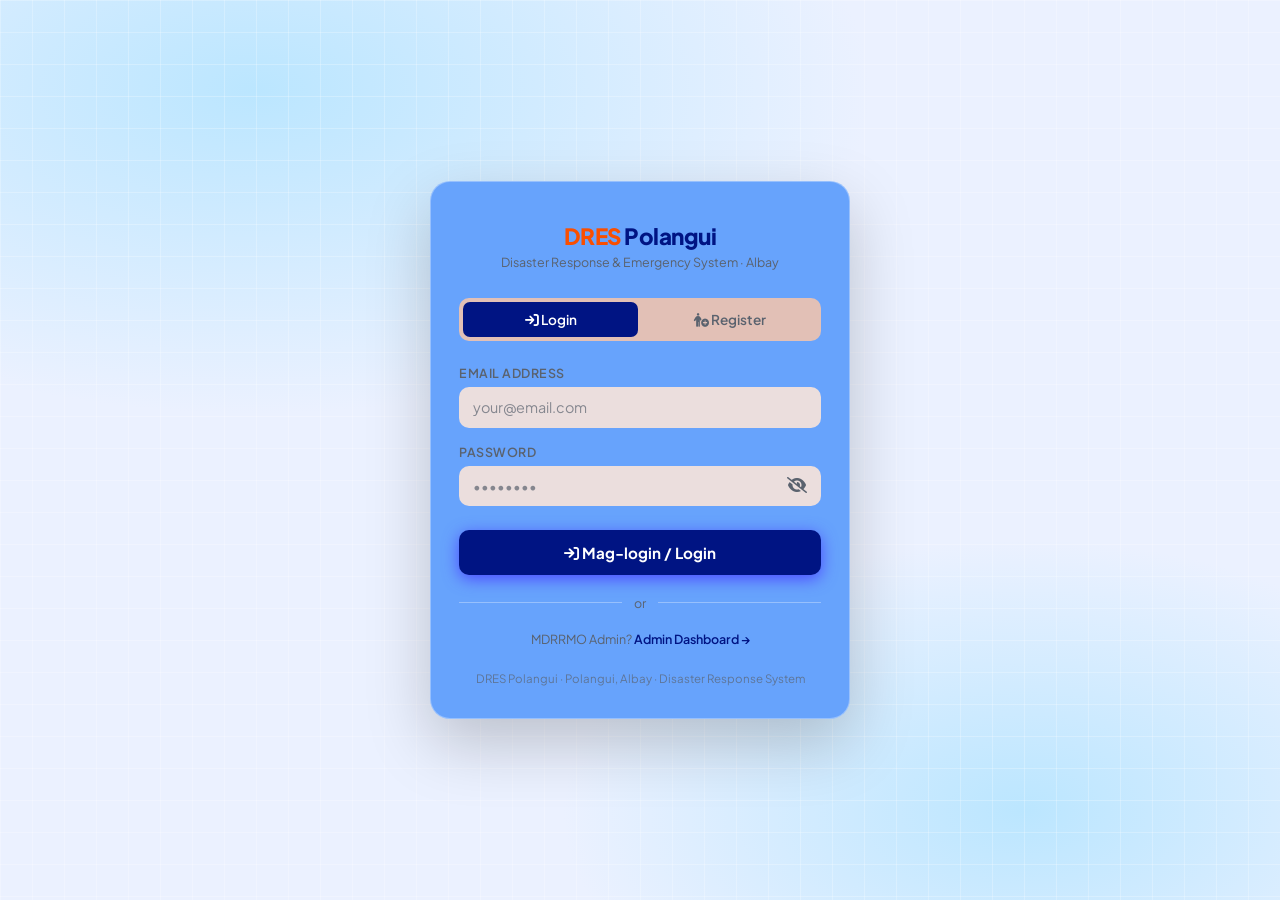
==== commit 77ba271c: "feat: update dashboard and styling with Font Awesome icons and new color scheme Co-authored-by: Copi" ====
--- a/frontend/index.html
+++ b/frontend/index.html
@@ -16,6 +16,7 @@
     <link rel="stylesheet" href="style.css" />
   </head>
   <body>
+
     <div class="bg-layer"></div>
     <div class="bg-grid"></div>
 
@@ -128,7 +129,7 @@
               <option>Pintor</option>
               <option>Pinagdapugan</option>
               <option>Ponso</option>
-              <optio>Quinale</optio>
+              <option>Quinale</option>
               <option>San Roque</option>
               <option>Santicon</option>
               <option>Sugcad</option>
@@ -179,7 +180,7 @@
             </div>
           </div>
           <button class="submit-btn" id="registerBtn" onclick="doRegister()">
-            📝 Mag-register / Register
+            <i class="fa-solid fa-user-plus"></i> Mag-register / Register
           </button>
         </div>
 
@@ -194,6 +195,7 @@
         </div>
       </div>
     </div>
+
 
     <script>
       const API = "";
@@ -279,11 +281,11 @@
           }, 1200);
         } catch (e) {
           showAlert(
-            "❌ Hindi ma-reach ang server. Siguraduhing tumatakbo ang backend.",
+            '<i class="fa-solid fa-xmark" style="color: rgb(225, 11, 11);"></i> Hindi ma-reach ang server. Siguraduhing tumatakbo ang backend.',
           );
         } finally {
           btn.disabled = false;
-          btn.textContent = "🔑 Mag-login / Login";
+          btn.innerHTML = '<i class="fa-solid fa-arrow-right-to-bracket"></i> Mag-login / Login';
         }
       }
 
@@ -317,7 +319,7 @@
 
         const btn = document.getElementById("registerBtn");
         btn.disabled = true;
-        btn.textContent = "⏳ Registering...";
+        btn.innerHTML = '<i class="fa-solid fa-spinner" style="color: rgb(116, 192, 252);"></i> Registering...';
         hideAlert();
 
         try {
@@ -348,7 +350,7 @@
           );
         } finally {
           btn.disabled = false;
-          btn.textContent = "📝 Mag-register / Register";
+          btn.innerHTML = '<i class="fa-solid fa-user-plus" style="color: rgb(116, 192, 252);"></i> Mag-register / Register';
         }
       }
     </script>
--- a/frontend/style.css
+++ b/frontend/style.css
@@ -8,14 +8,14 @@
       }
 
       :root {
-        --primary: #405dfc;
+        --primary: #001483;
         --primary-d: #1540ff;
-        --bg: #0f172a;
-        --bg2: #1e293b;
+        --bg: #ffffff;
+        --bg2: #ffffff;
         --surface: #1e293b;
-        --border: #3b77d1;
-        --text: #f1f5f9;
-        --text-muted: #444b55;
+        --border: hsla(216, 100%, 87%, 0.568);
+        --text: #000000;
+        --text-muted: #5a626e;
         --success: #22c55e;
         --danger: #ef4444;
       }
@@ -29,7 +29,7 @@
         overflow-x: hidden;
       }
 
-      /* ── BACKGROUND ── */
+      /*── BACKGROUND ── */
       .bg-layer {
         position: fixed;
         inset: 0;
@@ -37,12 +37,12 @@
         background:
           radial-gradient(
             ellipse 80% 60% at 20% 10%,
-            rgb(46, 178, 255) 0%,
+            rgb(187, 230, 255) 0%,
             transparent 60%
           ),
           radial-gradient(
             ellipse 60% 50% at 80% 90%,
-            rgb(46, 178, 255) 0%,
+            rgb(187, 230, 255) 0%,
             transparent 60%
           ),
           linear-gradient(160deg, #ebf1ff 0%, #ebf1ff 100%);
@@ -52,10 +52,12 @@
         inset: 0;
         z-index: 0;
         background-image:
-          linear-gradient(rgba(44, 19, 155, 0.11) 1px, transparent 1px),
-          linear-gradient(90deg, rgba(44, 19, 155, 0.11) 1px, transparent 1px);
+          linear-gradient(rgba(255, 255, 255, 0.24) 1px, transparent 1px),
+          linear-gradient(90deg, rgba(255, 255, 255, 0.24) 1px, transparent 1px);
         background-size: 32px 32px;
       }
+
+
 
       /* ── SHELL ── */
       .shell {
@@ -72,12 +74,12 @@
       .auth-card {
         width: 100%;
         max-width: 420px;
-        background: rgba(24, 96, 230, 0.158);
+        background: rgb(103, 163, 252);
         border: 1px solid var(--border);
         border-radius: 20px;
         padding: 2rem 1.75rem;
         backdrop-filter: blur(20px);
-        box-shadow: 0 24px 64px rgba(0, 0, 0, 0.50);
+        box-shadow: 0 24px 64px rgba(0, 1, 2, 0.205);
         animation: slideUp 0.4s ease;
       }
       @keyframes slideUp {
@@ -106,7 +108,7 @@
         font-size: 1.4rem;
         font-weight: 800;
         letter-spacing: -0.5px;
-        color: var(--text);
+        color: #fa4f00;
       }
       .logo-title span {
         color: var(--primary);
@@ -121,7 +123,7 @@
       .tabs {
         display: grid;
         grid-template-columns: 1fr 1fr;
-        background: rgb(34, 26, 21);
+        background: rgba(252, 199, 168, 0.829);
         border-radius: 10px;
         padding: 4px;
         margin-bottom: 1.5rem;
@@ -170,8 +172,8 @@
       .form-select {
         width: 100%;
         padding: 0.7rem 0.9rem;
-        background: rgba(133, 137, 184, 0.685);
-        border: 1.5px solid var(--border);
+        background: rgba(255, 231, 217, 0.87);
+        border: none;
         border-radius: 10px;
         color: var(--text);
         font-family: inherit;
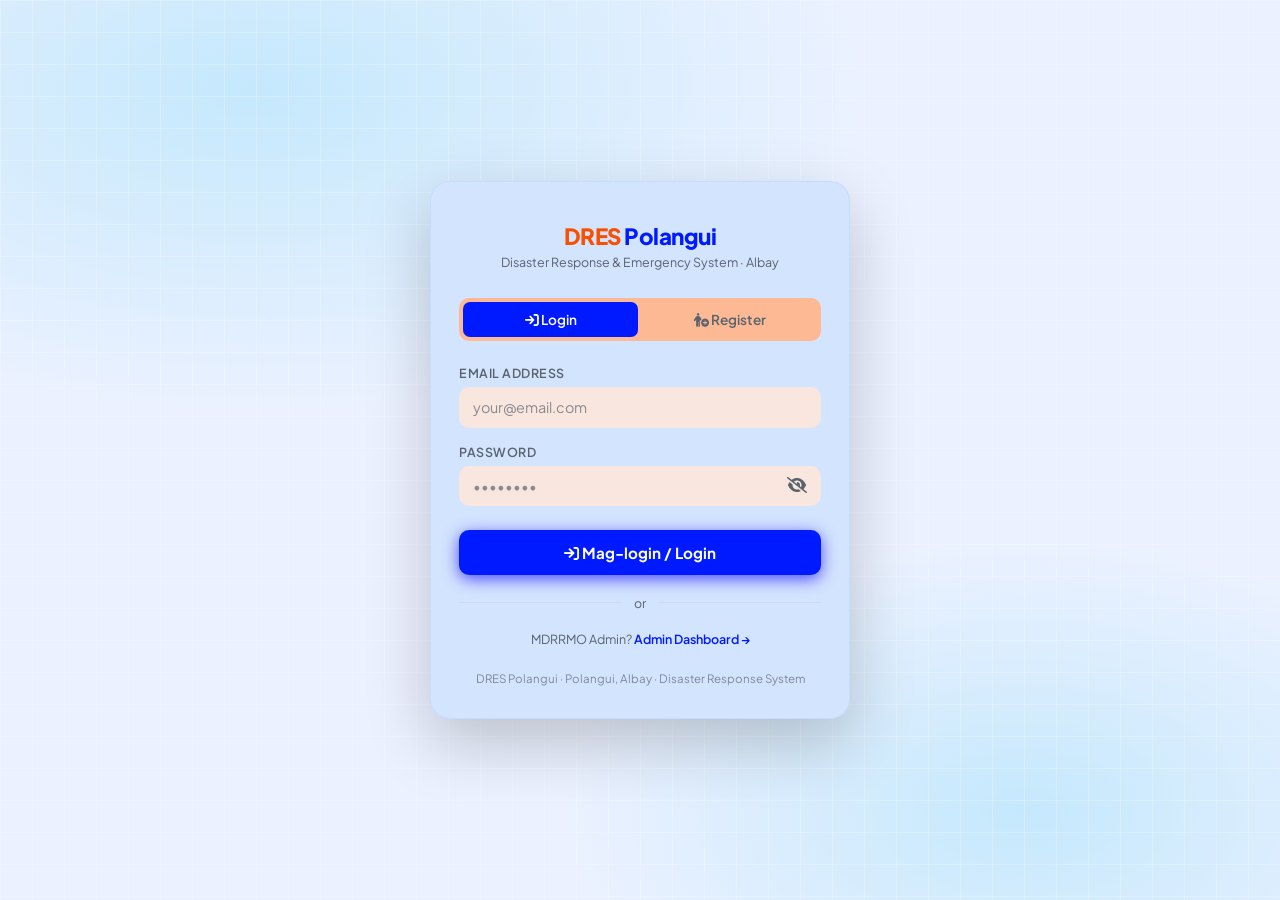
==== commit 48fbe6e4: "feat: update styling in various frontend components for improved visibility and consistency" ====
--- a/frontend/index.html
+++ b/frontend/index.html
@@ -43,6 +43,7 @@
 
         <!-- ALERT -->
         <div class="alert" id="authAlert"></div>
+        
 
         <!-- LOGIN PANEL -->
         <div class="panel active" id="panel-login">
--- a/frontend/style.css
+++ b/frontend/style.css
@@ -8,7 +8,7 @@
       }
 
       :root {
-        --primary: #001483;
+        --primary: #001aff;
         --primary-d: #1540ff;
         --bg: #ffffff;
         --bg2: #ffffff;
@@ -37,12 +37,12 @@
         background:
           radial-gradient(
             ellipse 80% 60% at 20% 10%,
-            rgb(187, 230, 255) 0%,
+            rgb(197, 232, 252) 0%,
             transparent 60%
           ),
           radial-gradient(
             ellipse 60% 50% at 80% 90%,
-            rgb(187, 230, 255) 0%,
+            rgb(197, 232, 252) 0%,
             transparent 60%
           ),
           linear-gradient(160deg, #ebf1ff 0%, #ebf1ff 100%);
@@ -74,7 +74,7 @@
       .auth-card {
         width: 100%;
         max-width: 420px;
-        background: rgb(103, 163, 252);
+        background: rgb(211, 228, 255);
         border: 1px solid var(--border);
         border-radius: 20px;
         padding: 2rem 1.75rem;
@@ -123,7 +123,7 @@
       .tabs {
         display: grid;
         grid-template-columns: 1fr 1fr;
-        background: rgba(252, 199, 168, 0.829);
+        background: rgba(255, 183, 141, 0.932);
         border-radius: 10px;
         padding: 4px;
         margin-bottom: 1.5rem;
@@ -173,7 +173,7 @@
         width: 100%;
         padding: 0.7rem 0.9rem;
         background: rgba(255, 231, 217, 0.87);
-        border: none;
+        border: #001483;
         border-radius: 10px;
         color: var(--text);
         font-family: inherit;
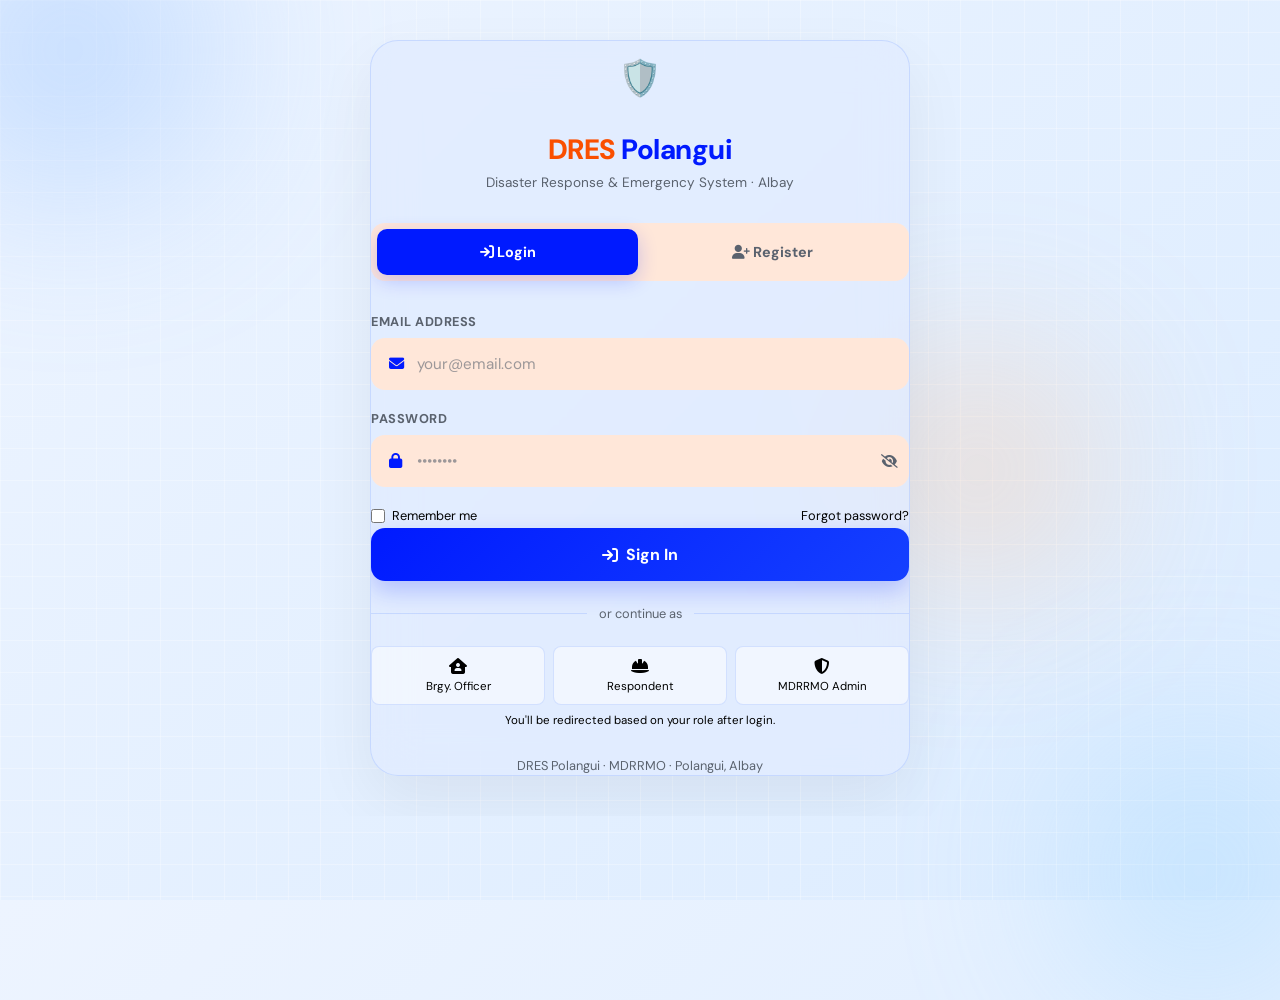
==== commit b10df3e1: "Refactor and enhance CSS styles for improved layout and responsiveness; consolidate variables, updat" ====
--- a/frontend/index.html
+++ b/frontend/index.html
@@ -4,51 +4,54 @@
     <meta charset="UTF-8" />
     <meta
       name="viewport"
-      content="width=device-width, initial-scale=1.0, maximum-scale=1.0, user-scalable=no"
+      content="width=device-width,initial-scale=1,maximum-scale=1,user-scalable=no"
     />
-    <title>DRES Polangui — Login</title>
+    <title>DRES Polangui — Access Portal</title>
     <link rel="preconnect" href="https://fonts.googleapis.com" />
-    <link rel="stylesheet" href="https://cdnjs.cloudflare.com/ajax/libs/font-awesome/6.5.0/css/all.min.css">
     <link
-      href="https://fonts.googleapis.com/css2?family=Plus+Jakarta+Sans:wght@300;400;500;600;700;800&display=swap"
+      href="https://fonts.googleapis.com/css2?family=Syne:wght@400;500;600;700;800&family=DM+Sans:ital,opsz,wght@0,9..40,300;0,9..40,400;0,9..40,500;0,9..40,600;1,9..40,400&display=swap"
       rel="stylesheet"
+    />
+    <link
+      rel="stylesheet"
+      href="https://cdnjs.cloudflare.com/ajax/libs/font-awesome/6.5.0/css/all.min.css"
     />
     <link rel="stylesheet" href="style.css" />
   </head>
   <body>
-
-    <div class="bg-layer"></div>
-    <div class="bg-grid"></div>
-
-    <div class="shell">
-      <div class="auth-card">
-        <div class="logo-block">
-          <span class="logo-icon"></span>
-          <div class="logo-title">DRES <span>Polangui</span></div>
-          <div class="logo-sub">
-            Disaster Response & Emergency System · Albay
-          </div>
-        </div>
-
-        <!-- TABS -->
-        <div class="tabs">
-          <button class="tab-btn active" onclick="switchTab('login')">
-            <i class="fa-solid fa-arrow-right-to-bracket"></i> Login
-          </button>
-          <button class="tab-btn" onclick="switchTab('register')">
-            <i class="fa-solid fa-person-circle-plus"></i>
-            Register
-          </button>
-        </div>
-
-        <!-- ALERT -->
-        <div class="alert" id="authAlert"></div>
-        
-
-        <!-- LOGIN PANEL -->
-        <div class="panel active" id="panel-login">
-          <div class="form-group">
-            <label class="form-label">Email Address</label>
+    <div class="bg">
+      <div class="bg-grid"></div>
+      <div class="bg-orb orb1"></div>
+      <div class="bg-orb orb2"></div>
+      <div class="bg-orb orb3"></div>
+    </div>
+
+    <div class="card">
+      <div class="logo-block">
+        <div class="logo-seal">🛡️</div>
+        <div class="logo-title">DRES <span>Polangui</span></div>
+        <div class="logo-sub">Disaster Response & Emergency System · Albay</div>
+      </div>
+
+      <!-- TABS -->
+      <div class="tabs">
+        <button class="tab-btn active" onclick="switchTab('login')">
+          <i class="fa-solid fa-arrow-right-to-bracket"></i> Login
+        </button>
+        <button class="tab-btn" onclick="switchTab('register')">
+          <i class="fa-solid fa-user-plus"></i> Register
+        </button>
+      </div>
+
+      <!-- ALERT -->
+      <div class="alert" id="authAlert"></div>
+
+      <!-- ═══════════════════ LOGIN PANEL ═══════════════════ -->
+      <div class="panel active" id="panel-login">
+        <div class="form-group">
+          <label class="form-label">Email Address</label>
+          <div class="input-wrap">
+            <i class="fa-solid fa-envelope fi"></i>
             <input
               class="form-input"
               id="loginEmail"
@@ -56,151 +59,668 @@
               placeholder="your@email.com"
             />
           </div>
-          <div class="form-group">
-            <label class="form-label">Password</label>
-            <div class="pw-wrap">
+        </div>
+        <div class="form-group">
+          <label class="form-label">Password</label>
+          <div class="pw-wrap">
+            <div class="input-wrap">
+              <i class="fa-solid fa-lock fi"></i>
               <input
                 class="form-input"
                 id="loginPassword"
                 type="password"
                 placeholder="••••••••"
+                style="padding-right: 2.5rem"
                 onkeypress="if (event.key === 'Enter') doLogin();"
               />
+            </div>
+            <button
+              class="pw-eye"
+              style="
+                right: 0.7rem;
+                top: 50%;
+                transform: translateY(-50%);
+                position: absolute;
+              "
+              onclick="togglePw('loginPassword', this)"
+            >
+              <i class="fa-solid fa-eye-slash"></i>
+            </button>
+          </div>
+        </div>
+
+        <div
+          style="
+            display: flex;
+            justify-content: space-between;
+            align-items: center;
+            margin-bottom: 0.25rem;
+          "
+        >
+          <label
+            style="
+              display: flex;
+              align-items: center;
+              gap: 0.45rem;
+              cursor: pointer;
+              font-size: 0.8rem;
+              color: var(--text2);
+            "
+          >
+            <input
+              type="checkbox"
+              id="rememberMe"
+              style="accent-color: var(--blue2); width: 14px; height: 14px"
+            />
+            Remember me
+          </label>
+          <a
+            href="#"
+            style="
+              font-size: 0.8rem;
+              color: var(--blue-lt);
+              text-decoration: none;
+            "
+            onclick="showForgotPw(event)"
+            >Forgot password?</a
+          >
+        </div>
+        <button class="submit-btn blue" id="loginBtn" onclick="doLogin()">
+          <i class="fa-solid fa-arrow-right-to-bracket"></i> Sign In
+        </button>
+
+        <div class="divider">or continue as</div>
+
+        <!-- Quick role login hints -->
+        <div
+          style="
+            display: grid;
+            grid-template-columns: 1fr 1fr 1fr;
+            gap: 0.5rem;
+            margin-bottom: 0.25rem;
+          "
+        >
+          <div
+            style="
+              text-align: center;
+              padding: 0.65rem 0.5rem;
+              border-radius: 8px;
+              border: 1px solid var(--border);
+              background: var(--glass);
+              font-size: 0.72rem;
+              color: var(--blue-lt);
+            "
+          >
+            <i
+              class="fa-solid fa-house-user"
+              style="display: block; font-size: 1rem; margin-bottom: 0.3rem"
+            ></i>
+            Brgy. Officer
+          </div>
+          <div
+            style="
+              text-align: center;
+              padding: 0.65rem 0.5rem;
+              border-radius: 8px;
+              border: 1px solid var(--border);
+              background: var(--glass);
+              font-size: 0.72rem;
+              color: var(--green);
+            "
+          >
+            <i
+              class="fa-solid fa-helmet-safety"
+              style="display: block; font-size: 1rem; margin-bottom: 0.3rem"
+            ></i>
+            Respondent
+          </div>
+          <div
+            style="
+              text-align: center;
+              padding: 0.65rem 0.5rem;
+              border-radius: 8px;
+              border: 1px solid var(--border);
+              background: var(--glass);
+              font-size: 0.72rem;
+              color: var(--gold);
+            "
+          >
+            <i
+              class="fa-solid fa-shield-halved"
+              style="display: block; font-size: 1rem; margin-bottom: 0.3rem"
+            ></i>
+            MDRRMO Admin
+          </div>
+        </div>
+        <p
+          style="
+            text-align: center;
+            font-size: 0.72rem;
+            color: var(--text3);
+            margin-top: 0.5rem;
+          "
+        >
+          You'll be redirected based on your role after login.
+        </p>
+      </div>
+
+      <!-- ═══════════════════ REGISTER PANEL ═══════════════════ -->
+      <div class="panel" id="panel-register">
+        <!-- STEP 1: Choose Role -->
+        <div class="step active" id="reg-step1">
+          <div class="role-selector-head">
+            <div class="rsh-title">Select Your Account Type</div>
+            <div class="rsh-sub">
+              Choose the role that matches your position
+            </div>
+          </div>
+
+          <div class="role-cards">
+            <!-- Barangay Officer -->
+            <div
+              class="role-card brgy"
+              id="rc-brgy"
+              onclick="selectRole('brgy')"
+            >
+              <div class="rc-icon brgy">
+                <i class="fa-solid fa-house-user"></i>
+              </div>
+              <div class="rc-info">
+                <div class="rc-name">Barangay Officer / Personnel</div>
+                <div class="rc-desc">
+                  Designated disaster response officer in a barangay. Files
+                  incident reports to MDRRMO.
+                </div>
+              </div>
+              <span class="rc-badge brgy">BRGY</span>
+              <div class="rc-check"><i class="fa-solid fa-check"></i></div>
+            </div>
+
+            <!-- Respondent -->
+            <div
+              class="role-card resp"
+              id="rc-resp"
+              onclick="selectRole('resp')"
+            >
+              <div class="rc-icon resp">
+                <i class="fa-solid fa-helmet-safety"></i>
+              </div>
+              <div class="rc-info">
+                <div class="rc-name">Respondent / Field Personnel</div>
+                <div class="rc-desc">
+                  MDRRMO field responder. Receives dispatched reports, updates
+                  status on the ground.
+                </div>
+              </div>
+              <span class="rc-badge resp">RESP</span>
+              <div class="rc-check"><i class="fa-solid fa-check"></i></div>
+            </div>
+
+            <!-- Admin -->
+            <div
+              class="role-card admin"
+              id="rc-admin"
+              onclick="selectRole('admin')"
+            >
+              <div class="rc-icon admin">
+                <i class="fa-solid fa-shield-halved"></i>
+              </div>
+              <div class="rc-info">
+                <div class="rc-name">MDRRMO Administrator</div>
+                <div class="rc-desc">
+                  MDRRMO office administrator. Manages all reports, dispatches,
+                  and system oversight.
+                </div>
+              </div>
+              <span class="rc-badge admin">ADMIN</span>
+              <div class="rc-check"><i class="fa-solid fa-check"></i></div>
+            </div>
+          </div>
+
+          <div class="admin-note" id="adminNote">
+            <i
+              class="fa-solid fa-triangle-exclamation"
+              style="flex-shrink: 0; margin-top: 0.1rem"
+            ></i>
+            <span
+              >Admin accounts require verification by MDRRMO Polangui. You'll
+              receive a confirmation before access is granted.</span
+            >
+          </div>
+
+          <button
+            class="submit-btn blue"
+            id="step1Btn"
+            onclick="goStep2()"
+            style="margin-top: 1rem"
+          >
+            Continue <i class="fa-solid fa-arrow-right"></i>
+          </button>
+        </div>
+
+        <!-- STEP 2: Fill Details -->
+        <div class="step" id="reg-step2">
+          <!-- Role indicator pill -->
+          <div class="role-indicator" id="roleIndicator">
+            <i class="fa-solid fa-circle-dot"></i>
+            <span id="roleIndicatorText">—</span>
+            <button class="change-role-btn" onclick="goBackStep1()">
+              Change role
+            </button>
+          </div>
+
+          <!-- BRGY FIELDS -->
+          <div id="fields-brgy" style="display: none">
+            <div class="form-group">
+              <label class="form-label"
+                >Full Name <span class="req">*</span></label
+              >
+              <div class="input-wrap">
+                <i class="fa-solid fa-user fi"></i>
+                <input
+                  class="form-input"
+                  id="brgy-name"
+                  type="text"
+                  placeholder="Juan dela Cruz"
+                />
+              </div>
+            </div>
+            <div class="form-row-2">
+              <div class="form-group">
+                <label class="form-label"
+                  >Position <span class="req">*</span></label
+                >
+                <select
+                  class="form-select"
+                  id="brgy-position"
+                  style="padding-left: 0.85rem"
+                >
+                  <option value="">— Select —</option>
+                  <option>Barangay Captain</option>
+                  <option>Barangay Kagawad</option>
+                  <option>BDRRMC Coordinator</option>
+                  <option>Barangay Tanod</option>
+                  <option>BHW / Health Worker</option>
+                  <option>Evacuation Manager</option>
+                  <option>Damage Assessment Officer</option>
+                  <option>Other Personnel</option>
+                </select>
+              </div>
+              <div class="form-group">
+                <label class="form-label"
+                  >Barangay <span class="req">*</span></label
+                >
+                <select
+                  class="form-select"
+                  id="brgy-barangay"
+                  style="padding-left: 0.85rem"
+                >
+                  <option value="">— Select —</option>
+                  <option>Agos</option>
+                  <option>Alnay</option>
+                  <option>Alomon</option>
+                  <option>Amoguis</option>
+                  <option>Anopol</option>
+                  <option>Apad</option>
+                  <option>Balaba</option>
+                  <option>Balangibang</option>
+                  <option>Balinad</option>
+                  <option>Basud</option>
+                  <option>Binagbangan</option>
+                  <option>Buyo</option>
+                  <option>Centro Occidental</option>
+                  <option>Centro Oriental</option>
+                  <option>Cepres</option>
+                  <option>Cotmon</option>
+                  <option>Cotnogan</option>
+                  <option>Danao</option>
+                  <option>Gabon</option>
+                  <option>Gamot</option>
+                  <option>Itaran</option>
+                  <option>Kinale</option>
+                  <option>Kinuartilan</option>
+                  <option>La Medalla</option>
+                  <option>La Purisima</option>
+                  <option>Lanigay</option>
+                  <option>Lidong</option>
+                  <option>Lourdes</option>
+                  <option>Magpanambo</option>
+                  <option>Magurang</option>
+                  <option>Matacon</option>
+                  <option>Maynaga</option>
+                  <option>Maysua</option>
+                  <option>Mendez</option>
+                  <option>Napo</option>
+                  <option>Pinagdapugan</option>
+                  <option>Ponso</option>
+                  <option>Salvacion</option>
+                  <option>San Roque</option>
+                  <option>Santa Cruz</option>
+                  <option>Santa Teresita</option>
+                  <option>Santicon</option>
+                  <option>Sugcad</option>
+                  <option>Ubaliw</option>
+                </select>
+              </div>
+            </div>
+            <div class="form-group">
+              <label class="form-label"
+                >Contact Number <span class="req">*</span></label
+              >
+              <div class="input-wrap">
+                <i class="fa-solid fa-phone fi"></i>
+                <input
+                  class="form-input"
+                  id="brgy-contact"
+                  type="tel"
+                  placeholder="09XX-XXX-XXXX"
+                />
+              </div>
+            </div>
+            <div class="form-group">
+              <label class="form-label"
+                >Email Address <span class="req">*</span></label
+              >
+              <div class="input-wrap">
+                <i class="fa-solid fa-envelope fi"></i>
+                <input
+                  class="form-input"
+                  id="brgy-email"
+                  type="email"
+                  placeholder="officer@brgy.polangui.gov.ph"
+                />
+              </div>
+            </div>
+          </div>
+
+          <!-- RESPONDENT FIELDS -->
+          <div id="fields-resp" style="display: none">
+            <div class="form-group">
+              <label class="form-label"
+                >Full Name <span class="req">*</span></label
+              >
+              <div class="input-wrap">
+                <i class="fa-solid fa-user fi"></i>
+                <input
+                  class="form-input"
+                  id="resp-name"
+                  type="text"
+                  placeholder="Juan dela Cruz"
+                />
+              </div>
+            </div>
+            <div class="form-row-2">
+              <div class="form-group">
+                <label class="form-label"
+                  >Team / Unit <span class="req">*</span></label
+                >
+                <select
+                  class="form-select"
+                  id="resp-team"
+                  style="padding-left: 0.85rem"
+                >
+                  <option value="">— Select —</option>
+                  <option>MDRRMO Response Team</option>
+                  <option>BFP Fire Team</option>
+                  <option>PNP Police Unit</option>
+                  <option>Rural Health Unit</option>
+                  <option>Philippine Red Cross</option>
+                  <option>CDRRMO Support</option>
+                  <option>Volunteer Rescue Team</option>
+                  <option>Other</option>
+                </select>
+              </div>
+              <div class="form-group">
+                <label class="form-label">Personnel ID</label>
+                <div class="input-wrap">
+                  <i class="fa-solid fa-id-badge fi"></i>
+                  <input
+                    class="form-input"
+                    id="resp-id"
+                    type="text"
+                    placeholder="e.g. MDRRMO-001"
+                  />
+                </div>
+              </div>
+            </div>
+            <div class="form-group">
+              <label class="form-label"
+                >Contact Number <span class="req">*</span></label
+              >
+              <div class="input-wrap">
+                <i class="fa-solid fa-phone fi"></i>
+                <input
+                  class="form-input"
+                  id="resp-contact"
+                  type="tel"
+                  placeholder="09XX-XXX-XXXX"
+                />
+              </div>
+            </div>
+            <div class="form-group">
+              <label class="form-label"
+                >Email Address <span class="req">*</span></label
+              >
+              <div class="input-wrap">
+                <i class="fa-solid fa-envelope fi"></i>
+                <input
+                  class="form-input"
+                  id="resp-email"
+                  type="email"
+                  placeholder="responder@mdrrmo.polangui.gov.ph"
+                />
+              </div>
+            </div>
+          </div>
+
+          <!-- ADMIN FIELDS -->
+          <div id="fields-admin" style="display: none">
+            <div class="form-group">
+              <label class="form-label"
+                >Full Name <span class="req">*</span></label
+              >
+              <div class="input-wrap">
+                <i class="fa-solid fa-user fi"></i>
+                <input
+                  class="form-input"
+                  id="admin-name"
+                  type="text"
+                  placeholder="Juan dela Cruz"
+                />
+              </div>
+            </div>
+            <div class="form-row-2">
+              <div class="form-group">
+                <label class="form-label"
+                  >Designation <span class="req">*</span></label
+                >
+                <select
+                  class="form-select"
+                  id="admin-designation"
+                  style="padding-left: 0.85rem"
+                >
+                  <option value="">— Select —</option>
+                  <option>MDRRMO Head</option>
+                  <option>Operations Officer</option>
+                  <option>Plans Officer</option>
+                  <option>Warning & Comm. Officer</option>
+                  <option>Admin & Finance Officer</option>
+                  <option>System Administrator</option>
+                </select>
+              </div>
+              <div class="form-group">
+                <label class="form-label"
+                  >Office ID <span class="req">*</span></label
+                >
+                <div class="input-wrap">
+                  <i class="fa-solid fa-id-card fi"></i>
+                  <input
+                    class="form-input"
+                    id="admin-officeid"
+                    type="text"
+                    placeholder="MDRRMO-ADM-XXX"
+                  />
+                </div>
+              </div>
+            </div>
+            <div class="form-group">
+              <label class="form-label"
+                >Official Email <span class="req">*</span></label
+              >
+              <div class="input-wrap">
+                <i class="fa-solid fa-envelope fi"></i>
+                <input
+                  class="form-input"
+                  id="admin-email"
+                  type="email"
+                  placeholder="admin@mdrrmo.polangui.gov.ph"
+                />
+              </div>
+            </div>
+            <div class="form-group">
+              <label class="form-label"
+                >Contact Number <span class="req">*</span></label
+              >
+              <div class="input-wrap">
+                <i class="fa-solid fa-phone fi"></i>
+                <input
+                  class="form-input"
+                  id="admin-contact"
+                  type="tel"
+                  placeholder="09XX-XXX-XXXX"
+                />
+              </div>
+            </div>
+            <div
+              style="
+                padding: 0.75rem 0.85rem;
+                background: rgba(245, 197, 24, 0.07);
+                border: 1px solid rgba(245, 197, 24, 0.2);
+                border-radius: 8px;
+                font-size: 0.77rem;
+                color: rgba(245, 197, 24, 0.8);
+                margin-bottom: 1rem;
+                line-height: 1.5;
+              "
+            >
+              <i class="fa-solid fa-lock" style="margin-right: 0.4rem"></i>
+              Admin accounts require manual approval by MDRRMO. You will be
+              contacted for verification before access is activated.
+            </div>
+          </div>
+
+          <!-- SHARED PASSWORD FIELDS -->
+          <div class="form-group">
+            <label class="form-label"
+              >Password <span class="req">*</span></label
+            >
+            <div class="pw-wrap" style="position: relative">
+              <div class="input-wrap">
+                <i class="fa-solid fa-lock fi"></i>
+                <input
+                  class="form-input"
+                  id="reg-password"
+                  type="password"
+                  placeholder="Min. 8 characters"
+                  style="padding-right: 2.5rem"
+                />
+              </div>
               <button
                 class="pw-eye"
-                onclick="togglePw('loginPassword', this)"
-                type="button"
+                style="
+                  right: 0.7rem;
+                  top: 50%;
+                  transform: translateY(-50%);
+                  position: absolute;
+                "
+                onclick="togglePw('reg-password', this)"
               >
                 <i class="fa-solid fa-eye-slash"></i>
               </button>
             </div>
-          </div>
-          <button class="submit-btn" id="loginBtn" onclick="doLogin()">
-            <i class="fa-solid fa-arrow-right-to-bracket"></i> Mag-login / Login
-          </button>
-        </div>
-
-        <!-- REGISTER PANEL -->
-        <div class="panel" id="panel-register">
-          <div class="form-group">
-            <label class="form-label"
-              >Full Name <span style="color: var(--primary)">*</span></label
-            >
-            <input
-              class="form-input"
-              id="regName"
-              type="text"
-              placeholder="Juan dela Cruz"
-            />
+            <div id="pwStrength" style="margin-top: 0.35rem; display: none">
+              <div
+                style="
+                  height: 3px;
+                  border-radius: 2px;
+                  background: var(--border);
+                  overflow: hidden;
+                "
+              >
+                <div
+                  id="pwBar"
+                  style="
+                    height: 100%;
+                    width: 0;
+                    border-radius: 2px;
+                    transition:
+                      width 0.3s,
+                      background 0.3s;
+                  "
+                ></div>
+              </div>
+              <div
+                id="pwLabel"
+                style="
+                  font-size: 0.7rem;
+                  color: var(--text3);
+                  margin-top: 0.25rem;
+                "
+              ></div>
+            </div>
           </div>
           <div class="form-group">
             <label class="form-label"
-              >Email Address <span style="color: var(--primary)">*</span></label
+              >Confirm Password <span class="req">*</span></label
             >
-            <input
-              class="form-input"
-              id="regEmail"
-              type="email"
-              placeholder="your@email.com"
-            />
-          </div>
-          <div class="form-group">
-            <label class="form-label">Barangay</label>
-            <select class="form-select" id="regBarangay">
-              <option value="">— Piliin ang inyong barangay —</option>
-              <option>Agos</option>
-              <option>Alnay</option>
-              <option>Alomon</option>
-              <option>Amoguis</option>
-              <option>Anopol</option>
-              <option>Apad</option>
-              <option>Balaba</option>
-              <option>Balangibang</option>
-              <option>Basud</option>
-              <option>Centro Occidental</option>
-              <option>Centro Oriental</option>
-              <option>Cotnogan</option>
-              <option>Cotmon</option>
-              <option>Danao</option>
-              <option>Gabon</option>
-              <option>Maysua</option>
-              <option>Mendez</option>
-              <option>Magurang</option>
-              <option>Matacon</option>
-              <option>Pintor</option>
-              <option>Pinagdapugan</option>
-              <option>Ponso</option>
-              <option>Quinale</option>
-              <option>San Roque</option>
-              <option>Santicon</option>
-              <option>Sugcad</option>
-              <option>Salvacion</option>
-              <option>Ubaliw</option>
-            </select>
-          </div>
-          <div class="form-group">
-            <label class="form-label"
-              >Password <span style="color: var(--primary)">*</span></label
-            >
-            <div class="pw-wrap">
-              <input
-                class="form-input"
-                id="regPassword"
-                type="password"
-                placeholder="Min. 6 characters"
-              />
+            <div class="pw-wrap" style="position: relative">
+              <div class="input-wrap">
+                <i class="fa-solid fa-lock fi"></i>
+                <input
+                  class="form-input"
+                  id="reg-confirm"
+                  type="password"
+                  placeholder="Repeat password"
+                  style="padding-right: 2.5rem"
+                  onkeypress="if (event.key === 'Enter') doRegister();"
+                />
+              </div>
               <button
                 class="pw-eye"
-                onclick="togglePw('regPassword', this)"
-                type="button"
+                style="
+                  right: 0.7rem;
+                  top: 50%;
+                  transform: translateY(-50%);
+                  position: absolute;
+                "
+                onclick="togglePw('reg-confirm', this)"
               >
-                <i class="fa-solid fa-eye"></i>
+                <i class="fa-solid fa-eye-slash"></i>
               </button>
             </div>
           </div>
-          <div class="form-group">
-            <label class="form-label"
-              >Confirm Password
-              <span style="color: var(--primary)">*</span></label
-            >
-            <div class="pw-wrap">
-              <input
-                class="form-input"
-                id="regConfirm"
-                type="password"
-                placeholder="Repeat password"
-                onkeypress="if (event.key === 'Enter') doRegister();"
-              />
-              <button
-                class="pw-eye"
-                onclick="togglePw('regConfirm', this)"
-                type="button"
-              >
-                <i class="fa-solid fa-eye"></i>
-              </button>
-            </div>
-          </div>
-          <button class="submit-btn" id="registerBtn" onclick="doRegister()">
-            <i class="fa-solid fa-user-plus"></i> Mag-register / Register
+
+          <button
+            class="submit-btn blue"
+            id="registerBtn"
+            onclick="doRegister()"
+          >
+            <i class="fa-solid fa-user-plus"></i>
+            <span id="regBtnText">Create Account</span>
           </button>
         </div>
-
-        <div class="divider">or</div>
-        <div class="admin-link">
-          MDRRMO Admin?
-          <a href="/admin/dashboard.html">Admin Dashboard →</a>
-        </div>
-
-        <div class="auth-footer">
-          DRES Polangui · Polangui, Albay · Disaster Response System
-        </div>
       </div>
+      <!-- /panel-register -->
+
+      <div class="auth-footer">DRES Polangui · MDRRMO · Polangui, Albay</div>
     </div>
-
 
     <script>
       const API = "";
-
+      let selectedRole = null; // 'brgy' | 'resp' | 'admin'
+      let currentRegStep = 1;
+
+      /* ── TABS ── */
       function switchTab(tab) {
         document
           .querySelectorAll(".tab-btn")
@@ -217,42 +737,386 @@
           .getElementById("panel-register")
           .classList.toggle("active", tab === "register");
         hideAlert();
-      }
-
+        // Always reset register back to step 1 when switching to register tab
+        if (tab === "register" && currentRegStep === 2) {
+          goBackStep1();
+        }
+      }
+
+      /* ── PW TOGGLE ── */
       function togglePw(id, btn) {
-  const inp = document.getElementById(id);
-  const icon = btn.querySelector("i");
-  if (inp.type === "password") {
-    inp.type = "text";
-    icon.className = "fa-solid fa-eye";
-  } else {
-    inp.type = "password";
-    icon.className = "fa-solid fa-eye-slash";
-  }
-}
-
+        const inp = document.getElementById(id);
+        const icon = btn.querySelector("i");
+        if (inp.type === "password") {
+          inp.type = "text";
+          icon.className = "fa-solid fa-eye";
+        } else {
+          inp.type = "password";
+          icon.className = "fa-solid fa-eye-slash";
+        }
+      }
+
+      /* ── ALERT ── */
       function showAlert(msg, type = "error") {
         const el = document.getElementById("authAlert");
-        el.innerHTML = msg;
+        el.innerHTML =
+          '<i class="fa-solid fa-' +
+          (type === "error"
+            ? "circle-exclamation"
+            : type === "success"
+              ? "circle-check"
+              : "circle-info") +
+          '"></i> ' +
+          msg;
         el.className = `alert show ${type}`;
+        el.scrollIntoView({ behavior: "smooth", block: "nearest" });
       }
       function hideAlert() {
         document.getElementById("authAlert").className = "alert";
       }
 
+      /* ── ROLE SELECT ── */
+      function selectRole(role) {
+        selectedRole = role;
+        document.querySelectorAll(".role-card").forEach((c) => {
+          c.classList.remove("selected");
+        });
+        document.getElementById("rc-" + role).classList.add("selected");
+        // Admin note
+        const note = document.getElementById("adminNote");
+        note.classList.toggle("show", role === "admin");
+        // Update continue btn color
+        const btn = document.getElementById("step1Btn");
+        btn.className =
+          "submit-btn " +
+          (role === "brgy" ? "blue" : role === "resp" ? "green" : "gold");
+        hideAlert();
+      }
+
+      /* ── STEP NAV ── */
+      function goStep2() {
+        if (!selectedRole) {
+          showAlert("Please select an account type to continue.", "error");
+          return;
+        }
+        hideAlert();
+        // Show step2
+        document.getElementById("reg-step1").classList.remove("active");
+        document.getElementById("reg-step2").classList.add("active");
+        currentRegStep = 2;
+        // Set role indicator
+        const map = {
+          brgy: {
+            cls: "brgy",
+            icon: "fa-house-user",
+            text: "Barangay Officer / Personnel",
+          },
+          resp: {
+            cls: "resp",
+            icon: "fa-helmet-safety",
+            text: "Respondent / Field Personnel",
+          },
+          admin: {
+            cls: "admin",
+            icon: "fa-shield-halved",
+            text: "MDRRMO Administrator",
+          },
+        };
+        const m = map[selectedRole];
+        const ind = document.getElementById("roleIndicator");
+        ind.className = "role-indicator " + m.cls;
+        ind.querySelector("i").className = "fa-solid " + m.icon;
+        document.getElementById("roleIndicatorText").textContent = m.text;
+        // Show correct fields
+        ["brgy", "resp", "admin"].forEach(
+          (r) =>
+            (document.getElementById("fields-" + r).style.display =
+              r === selectedRole ? "block" : "none"),
+        );
+        // Update register btn
+        const rBtn = document.getElementById("registerBtn");
+        rBtn.className =
+          "submit-btn " +
+          (selectedRole === "brgy"
+            ? "blue"
+            : selectedRole === "resp"
+              ? "green"
+              : "gold");
+        document.getElementById("regBtnText").textContent =
+          selectedRole === "admin" ? "Submit for Approval" : "Create Account";
+        // PW strength + field validators
+        document
+          .getElementById("reg-password")
+          .addEventListener("input", updatePwStrength);
+        document.getElementById("pwStrength").style.display = "block";
+        initFieldValidators(selectedRole);
+      }
+
+      function goBackStep1() {
+        document.getElementById("reg-step2").classList.remove("active");
+        document.getElementById("reg-step1").classList.add("active");
+        currentRegStep = 1;
+        hideAlert();
+      }
+
+      /* ── PW STRENGTH ── */
+      function updatePwStrength() {
+        const pw = document.getElementById("reg-password").value;
+        let score = 0;
+        if (pw.length >= 8) score++;
+        if (/[A-Z]/.test(pw)) score++;
+        if (/[0-9]/.test(pw)) score++;
+        if (/[^A-Za-z0-9]/.test(pw)) score++;
+        const bar = document.getElementById("pwBar");
+        const lbl = document.getElementById("pwLabel");
+        const levels = [
+          { w: "25%", bg: "#e03030", t: "Weak" },
+          { w: "50%", bg: "#e8821a", t: "Fair" },
+          { w: "75%", bg: "#f5c518", t: "Good" },
+          { w: "100%", bg: "#16c55e", t: "Strong" },
+        ];
+        const l = levels[Math.min(score, 4) - 1] || levels[0];
+        bar.style.width = pw ? l.w : "0";
+        bar.style.background = l.bg;
+        lbl.textContent = pw ? l.t : "";
+        lbl.style.color = pw ? l.bg : "var(--text3)";
+      }
+
+      /* ── HELPERS ── */
+      function getField(id) {
+        const el = document.getElementById(id);
+        return el ? el.value.trim() : "";
+      }
+
+      function isValidEmail(v) {
+        return /^[^\s@]+@[^\s@]+\.[^\s@]+$/.test(v);
+      }
+      function isValidPhone(v) {
+        return /^(09|\+639)\d{9}$/.test(v.replace(/[-\s]/g, ""));
+      }
+
+      /* ── FIELD VALIDATION HELPERS ── */
+      function setFieldError(id, msg) {
+        const el = document.getElementById(id);
+        if (!el) return;
+        el.style.borderColor = "rgba(224,48,48,0.6)";
+        el.style.boxShadow = "0 0 0 3px rgba(224,48,48,0.12)";
+        let hint = el.parentElement.querySelector(".field-hint");
+        if (!hint) {
+          // go up one if wrapped in input-wrap
+          hint = el.closest(".form-group")?.querySelector(".field-hint");
+        }
+        if (!hint) {
+          hint = document.createElement("div");
+          hint.className = "field-hint";
+          hint.style.cssText =
+            "font-size:0.71rem;margin-top:0.3rem;display:flex;align-items:center;gap:0.3rem;";
+          const wrap =
+            el.closest(".pw-wrap") ||
+            el.closest(".input-wrap") ||
+            el.parentElement;
+          wrap.insertAdjacentElement("afterend", hint);
+        }
+        hint.innerHTML =
+          '<i class="fa-solid fa-circle-exclamation" style="color:#e03030;font-size:0.68rem"></i><span style="color:rgba(224,48,48,0.85)">' +
+          msg +
+          "</span>";
+      }
+      function clearFieldError(id) {
+        const el = document.getElementById(id);
+        if (!el) return;
+        el.style.borderColor = "";
+        el.style.boxShadow = "";
+        const group = el.closest(".form-group");
+        if (group) {
+          const h = group.querySelector(".field-hint");
+          if (h) h.remove();
+        }
+      }
+      function setFieldOk(id) {
+        const el = document.getElementById(id);
+        if (!el || !el.value.trim()) return;
+        el.style.borderColor = "rgba(22,197,94,0.5)";
+        el.style.boxShadow = "0 0 0 3px rgba(22,197,94,0.1)";
+        const group = el.closest(".form-group");
+        if (group) {
+          const h = group.querySelector(".field-hint");
+          if (h) h.remove();
+        }
+      }
+
+      /* ── PHONE AUTO-FORMATTER ── */
+      function attachPhoneFormatter(id) {
+        const el = document.getElementById(id);
+        if (!el) return;
+        el.addEventListener("input", function () {
+          let v = this.value.replace(/\D/g, "");
+          if (v.startsWith("63")) v = "0" + v.slice(2);
+          if (v.length > 11) v = v.slice(0, 11);
+          if (v.length > 7)
+            this.value = v.slice(0, 4) + "-" + v.slice(4, 7) + "-" + v.slice(7);
+          else if (v.length > 4) this.value = v.slice(0, 4) + "-" + v.slice(4);
+          else this.value = v;
+        });
+        el.addEventListener("blur", function () {
+          const raw = this.value.replace(/[-\s]/g, "");
+          if (this.value && !isValidPhone(raw))
+            setFieldError(id, "Enter a valid PH mobile number (09XX-XXX-XXXX)");
+          else if (this.value) setFieldOk(id);
+        });
+      }
+
+      /* ── EMAIL VALIDATOR (blur) ── */
+      function attachEmailValidator(id) {
+        const el = document.getElementById(id);
+        if (!el) return;
+        el.addEventListener("blur", function () {
+          if (this.value && !isValidEmail(this.value.trim()))
+            setFieldError(id, "Enter a valid email address");
+          else if (this.value.trim()) setFieldOk(id);
+        });
+        el.addEventListener("input", function () {
+          if (isValidEmail(this.value.trim())) setFieldOk(id);
+        });
+      }
+
+      /* ── TEXT FIELD BLUR VALIDATOR ── */
+      function attachRequiredValidator(id, msg) {
+        const el = document.getElementById(id);
+        if (!el) return;
+        el.addEventListener("blur", function () {
+          if (!this.value.trim()) setFieldError(id, msg);
+          else setFieldOk(id);
+        });
+        el.addEventListener("input", function () {
+          if (this.value.trim()) clearFieldError(id);
+        });
+      }
+
+      /* ── SELECT BLUR VALIDATOR ── */
+      function attachSelectValidator(id, msg) {
+        const el = document.getElementById(id);
+        if (!el) return;
+        el.addEventListener("change", function () {
+          if (!this.value) setFieldError(id, msg);
+          else setFieldOk(id);
+        });
+      }
+
+      /* ── CONFIRM PASSWORD MATCH ── */
+      function attachConfirmMatch() {
+        const confirm = document.getElementById("reg-confirm");
+        const pw = document.getElementById("reg-password");
+        if (!confirm || !pw) return;
+        function check() {
+          if (!confirm.value) return;
+          if (confirm.value !== pw.value) {
+            confirm.style.borderColor = "rgba(224,48,48,0.6)";
+            confirm.style.boxShadow = "0 0 0 3px rgba(224,48,48,0.12)";
+            let hint = confirm
+              .closest(".form-group")
+              ?.querySelector(".field-hint");
+            if (!hint) {
+              hint = document.createElement("div");
+              hint.className = "field-hint";
+              hint.style.cssText =
+                "font-size:0.71rem;margin-top:0.3rem;display:flex;align-items:center;gap:0.3rem;";
+              const wrap = confirm.closest(".pw-wrap") || confirm.parentElement;
+              wrap.insertAdjacentElement("afterend", hint);
+            }
+            hint.innerHTML =
+              '<i class="fa-solid fa-circle-xmark" style="color:#e03030;font-size:0.68rem"></i><span style="color:rgba(224,48,48,0.85)">Passwords do not match</span>';
+          } else {
+            confirm.style.borderColor = "rgba(22,197,94,0.5)";
+            confirm.style.boxShadow = "0 0 0 3px rgba(22,197,94,0.1)";
+            let hint = confirm
+              .closest(".form-group")
+              ?.querySelector(".field-hint");
+            if (!hint) {
+              hint = document.createElement("div");
+              hint.className = "field-hint";
+              hint.style.cssText =
+                "font-size:0.71rem;margin-top:0.3rem;display:flex;align-items:center;gap:0.3rem;";
+              const wrap = confirm.closest(".pw-wrap") || confirm.parentElement;
+              wrap.insertAdjacentElement("afterend", hint);
+            }
+            hint.innerHTML =
+              '<i class="fa-solid fa-circle-check" style="color:#16c55e;font-size:0.68rem"></i><span style="color:rgba(22,197,94,0.85)">Passwords match</span>';
+          }
+        }
+        confirm.addEventListener("input", check);
+        pw.addEventListener("input", function () {
+          if (confirm.value) check();
+        });
+      }
+
+      /* ── INIT VALIDATORS AFTER ROLE FIELDS SHOWN ── */
+      function initFieldValidators(role) {
+        if (role === "brgy") {
+          attachRequiredValidator("brgy-name", "Full name is required");
+          attachSelectValidator("brgy-position", "Please select your position");
+          attachSelectValidator("brgy-barangay", "Please select your barangay");
+          attachPhoneFormatter("brgy-contact");
+          attachEmailValidator("brgy-email");
+        } else if (role === "resp") {
+          attachRequiredValidator("resp-name", "Full name is required");
+          attachSelectValidator("resp-team", "Please select your team/unit");
+          attachPhoneFormatter("resp-contact");
+          attachEmailValidator("resp-email");
+        } else {
+          attachRequiredValidator("admin-name", "Full name is required");
+          attachSelectValidator(
+            "admin-designation",
+            "Please select your designation",
+          );
+          attachRequiredValidator("admin-officeid", "Office ID is required");
+          attachPhoneFormatter("admin-contact");
+          attachEmailValidator("admin-email");
+        }
+        attachConfirmMatch();
+      }
+
+      /* ── REMEMBER ME — restore saved email on page load ── */
+      window.addEventListener("DOMContentLoaded", function () {
+        const saved = localStorage.getItem("dres_remembered_email");
+        if (saved) {
+          document.getElementById("loginEmail").value = saved;
+          document.getElementById("rememberMe").checked = true;
+        }
+        // Enter key on email field triggers login
+        document
+          .getElementById("loginEmail")
+          .addEventListener("keypress", function (e) {
+            if (e.key === "Enter")
+              document.getElementById("loginPassword").focus();
+          });
+      });
+
+      /* ── LOGIN ── */
       async function doLogin() {
-        const email = document.getElementById("loginEmail").value.trim();
+        const email = getField("loginEmail");
         const password = document.getElementById("loginPassword").value;
-        if (!email || !password) {
-          showAlert( '<i class="fa-solid fa-circle-exclamation" style="color: rgb(255, 7, 7);"></i> Ilagay ang email at password.');
+        if (!email) {
+          setFieldError("loginEmail", "Email is required");
           return;
         }
-
+        if (!isValidEmail(email)) {
+          setFieldError("loginEmail", "Enter a valid email address");
+          return;
+        }
+        if (!password) {
+          showAlert("Please enter your password.");
+          return;
+        }
         const btn = document.getElementById("loginBtn");
         btn.disabled = true;
-        btn.textContent = '<i class="fa-solid fa-spinner fa-spin fa-spin-reverse" style="color: rgb(203, 226, 255);"></i> Logging in...';
+        btn.innerHTML =
+          '<i class="fa-solid fa-spinner fa-spin"></i> Signing in...';
         hideAlert();
-
+        // Handle remember me
+        const remember = document.getElementById("rememberMe")?.checked;
+        if (remember) localStorage.setItem("dres_remembered_email", email);
+        else localStorage.removeItem("dres_remembered_email");
         try {
           const res = await fetch(`${API}/api/auth/login`, {
             method: "POST",
@@ -260,98 +1124,194 @@
             body: JSON.stringify({ email, password }),
           });
           const data = await res.json();
-
           if (!res.ok) {
-            showAlert('<i class="fa-regular fa-circle-xmark" style="color: rgb(255, 7, 7);"></i>' + (data.detail || "Invalid email or password."));
+            showAlert(data.detail || "Invalid email or password.");
             return;
           }
-
           const u = data.data;
           sessionStorage.setItem("user_id", u.user_id);
           sessionStorage.setItem("user_name", u.name);
           sessionStorage.setItem("user_email", u.email);
           sessionStorage.setItem("token", u.token);
           sessionStorage.setItem("role", u.role);
-
-          showAlert(
-            '<i class="fa-solid fa-circle-check" style="color: rgb(0, 214, 10);"></i> Welcome back, ' + u.name + "! Redirecting...",
-            "success",
-          );
+          const dest =
+            {
+              brgy_officer: "/brgy/dashboard.html",
+              respondent: "/respondent/dashboard.html",
+              admin: "/admin/dashboard.html",
+            }[u.role] || "/dashboard.html";
+          showAlert("Welcome, " + u.name + "! Redirecting...", "success");
           setTimeout(() => {
-            window.location.href = "/resident/dashboard.html";
+            window.location.href = dest;
           }, 1200);
         } catch (e) {
-          showAlert(
-            '<i class="fa-solid fa-xmark" style="color: rgb(225, 11, 11);"></i> Hindi ma-reach ang server. Siguraduhing tumatakbo ang backend.',
-          );
+          showAlert("Cannot reach server. Make sure the backend is running.");
         } finally {
           btn.disabled = false;
-          btn.innerHTML = '<i class="fa-solid fa-arrow-right-to-bracket"></i> Mag-login / Login';
-        }
-      }
-
+          btn.innerHTML =
+            '<i class="fa-solid fa-arrow-right-to-bracket"></i> Sign In';
+        }
+      }
+
+      /* ── FORGOT PASSWORD ── */
+      function showForgotPw(e) {
+        e.preventDefault();
+        const email = getField("loginEmail");
+        if (!email || !isValidEmail(email)) {
+          setFieldError(
+            "loginEmail",
+            "Enter your email above first, then click Forgot password",
+          );
+          document.getElementById("loginEmail").focus();
+          return;
+        }
+        showAlert(
+          "If <strong>" +
+            email +
+            "</strong> is registered, a reset link will be sent. Please contact your MDRRMO admin if you need immediate access.",
+          "info",
+        );
+        // Uncomment and wire to your backend:
+        // fetch(`${API}/api/auth/forgot-password`, { method:'POST', headers:{'Content-Type':'application/json'}, body: JSON.stringify({email}) });
+      }
+
+      /* ── REGISTER ── */
       async function doRegister() {
-        const name = document.getElementById("regName").value.trim();
-        const email = document.getElementById("regEmail").value.trim();
-        const barangay = document.getElementById("regBarangay").value;
-        const password = document.getElementById("regPassword").value;
-        const confirm = document.getElementById("regConfirm").value;
-
-        if (!name) {
-          showAlert('<i class="fa-solid fa-circle-exclamation" style="color: rgb(255, 7, 7);"></i> Ilagay ang inyong pangalan.');
+        if (!selectedRole) {
+          showAlert("No role selected.");
           return;
         }
+        let name,
+          email,
+          password,
+          confirm,
+          extra = {};
+        const pw = document.getElementById("reg-password").value;
+        confirm = document.getElementById("reg-confirm").value;
+        if (selectedRole === "brgy") {
+          name = getField("brgy-name");
+          email = getField("brgy-email");
+          const pos = getField("brgy-position"),
+            brgy = getField("brgy-barangay"),
+            contact = getField("brgy-contact");
+          if (!name) {
+            showAlert("Please enter your full name.");
+            return;
+          }
+          if (!pos) {
+            showAlert("Please select your position.");
+            return;
+          }
+          if (!brgy) {
+            showAlert("Please select your barangay.");
+            return;
+          }
+          if (!contact) {
+            showAlert("Please enter your contact number.");
+            return;
+          }
+          extra = { position: pos, barangay: brgy, contact };
+        } else if (selectedRole === "resp") {
+          name = getField("resp-name");
+          email = getField("resp-email");
+          const team = getField("resp-team"),
+            contact = getField("resp-contact"),
+            pid = getField("resp-id");
+          if (!name) {
+            showAlert("Please enter your full name.");
+            return;
+          }
+          if (!team) {
+            showAlert("Please select your team/unit.");
+            return;
+          }
+          if (!contact) {
+            showAlert("Please enter your contact number.");
+            return;
+          }
+          extra = { team, contact, personnel_id: pid };
+        } else {
+          name = getField("admin-name");
+          email = getField("admin-email");
+          const des = getField("admin-designation"),
+            oid = getField("admin-officeid"),
+            contact = getField("admin-contact");
+          if (!name) {
+            showAlert("Please enter your full name.");
+            return;
+          }
+          if (!des) {
+            showAlert("Please select your designation.");
+            return;
+          }
+          if (!oid) {
+            showAlert("Please enter your Office ID.");
+            return;
+          }
+          if (!contact) {
+            showAlert("Please enter your contact number.");
+            return;
+          }
+          extra = { designation: des, office_id: oid, contact };
+        }
         if (!email) {
-          showAlert('<i class="fa-solid fa-circle-exclamation" style="color: rgb(255, 7, 7);"></i> Ilagay ang email address.');
+          showAlert("Please enter your email address.");
           return;
         }
-        if (!password) {
-          showAlert('<i class="fa-solid fa-circle-exclamation" style="color: rgb(255, 7, 7);"></i> Pumili ng password.');
+        if (!pw || pw.length < 8) {
+          showAlert("Password must be at least 8 characters.");
           return;
         }
-        if (password.length < 6) {
-          showAlert('<i class="fa-solid fa-circle-exclamation" style="color: rgb(255, 7, 7);"></i> Password ay dapat 6 characters man lang.');
+        if (pw !== confirm) {
+          showAlert("Passwords do not match.");
           return;
         }
-        if (password !== confirm) {
-          showAlert('<i class="fa-solid fa-circle-exclamation" style="color: rgb(255, 7, 7);"></i> Hindi magkapareho ang passwords.');
-          return;
-        }
-
+        password = pw;
         const btn = document.getElementById("registerBtn");
         btn.disabled = true;
-        btn.innerHTML = '<i class="fa-solid fa-spinner" style="color: rgb(116, 192, 252);"></i> Registering...';
+        btn.innerHTML =
+          '<i class="fa-solid fa-spinner fa-spin"></i> Processing...';
         hideAlert();
-
         try {
           const res = await fetch(`${API}/api/auth/register`, {
             method: "POST",
             headers: { "Content-Type": "application/json" },
-            body: JSON.stringify({ name, email, password, barangay }),
+            body: JSON.stringify({
+              name,
+              email,
+              password,
+              role: selectedRole,
+              ...extra,
+            }),
           });
           const data = await res.json();
-
           if (!res.ok) {
-            showAlert("❌ " + (data.detail || "Registration failed."));
+            showAlert(data.detail || "Registration failed.");
             return;
           }
-
-          showAlert('<i class="fa-solid fa-circle-check" style="color: rgb(0, 214, 10);"></i> Account created! Redirecting to login...', "success");
-          setTimeout(() => {
-            document.getElementById("regName").value = "";
-            document.getElementById("regEmail").value = "";
-            document.getElementById("regPassword").value = "";
-            document.getElementById("regConfirm").value = "";
-            switchTab("login");
-            document.getElementById("loginEmail").value = email;
-          }, 1500);
+          if (selectedRole === "admin") {
+            showAlert(
+              "Application submitted! MDRRMO will contact you for verification.",
+              "info",
+            );
+          } else {
+            showAlert(
+              "Account created successfully! Redirecting to login...",
+              "success",
+            );
+            setTimeout(() => {
+              goBackStep1();
+              switchTab("login");
+              document.getElementById("loginEmail").value = email;
+            }, 1800);
+          }
         } catch (e) {
-          showAlert(
-            "❌ Hindi ma-reach ang server. Siguraduhing tumatakbo ang backend.",
-          );
+          showAlert("Cannot reach server. Make sure the backend is running.");
         } finally {
           btn.disabled = false;
-          btn.innerHTML = '<i class="fa-solid fa-user-plus" style="color: rgb(116, 192, 252);"></i> Mag-register / Register';
+          const t =
+            selectedRole === "admin" ? "Submit for Approval" : "Create Account";
+          btn.innerHTML = '<i class="fa-solid fa-user-plus"></i> ' + t;
         }
       }
     </script>
--- a/frontend/style.css
+++ b/frontend/style.css
@@ -1,313 +1,812 @@
 
-      *,
-      *::before,
-      *::after {
-        box-sizing: border-box;
-        margin: 0;
-        padding: 0;
-      }
-
-      :root {
-        --primary: #001aff;
-        --primary-d: #1540ff;
-        --bg: #ffffff;
-        --bg2: #ffffff;
-        --surface: #1e293b;
-        --border: hsla(216, 100%, 87%, 0.568);
-        --text: #000000;
-        --text-muted: #5a626e;
-        --success: #22c55e;
-        --danger: #ef4444;
-      }
-
-      html,
-      body {
-        height: 100%;
-        font-family: "Plus Jakarta Sans", sans-serif;
-        background: var(--bg);
-        color: var(--text);
-        overflow-x: hidden;
-      }
-
-      /*── BACKGROUND ── */
-      .bg-layer {
-        position: fixed;
-        inset: 0;
-        z-index: 0;
-        background:
-          radial-gradient(
-            ellipse 80% 60% at 20% 10%,
-            rgb(197, 232, 252) 0%,
-            transparent 60%
-          ),
-          radial-gradient(
-            ellipse 60% 50% at 80% 90%,
-            rgb(197, 232, 252) 0%,
-            transparent 60%
-          ),
-          linear-gradient(160deg, #ebf1ff 0%, #ebf1ff 100%);
-      }
-      .bg-grid {
-        position: fixed;
-        inset: 0;
-        z-index: 0;
-        background-image:
-          linear-gradient(rgba(255, 255, 255, 0.24) 1px, transparent 1px),
-          linear-gradient(90deg, rgba(255, 255, 255, 0.24) 1px, transparent 1px);
-        background-size: 32px 32px;
-      }
-
-
-
-      /* ── SHELL ── */
-      .shell {
-        position: relative;
-        z-index: 1;
-        min-height: 100vh;
-        display: flex;
-        align-items: center;
-        justify-content: center;
-        padding: 1.5rem;
-      }
-
-      /* ── CARD ── */
-      .auth-card {
-        width: 100%;
-        max-width: 420px;
-        background: rgb(211, 228, 255);
-        border: 1px solid var(--border);
-        border-radius: 20px;
-        padding: 2rem 1.75rem;
-        backdrop-filter: blur(20px);
-        box-shadow: 0 24px 64px rgba(0, 1, 2, 0.205);
-        animation: slideUp 0.4s ease;
-      }
-      @keyframes slideUp {
-        from {
-          opacity: 0;
-          transform: translateY(24px);
-        }
-        to {
-          opacity: 1;
-          transform: translateY(0);
-        }
-      }
-
-      /* ── LOGO ── */
-      .logo-block {
-        text-align: center;
-        margin-bottom: 1.75rem;
-      }
-      .logo-icon {
-        font-size: 2.5rem;
-        display: block;
-        margin-bottom: 0.5rem;
-        filter: drop-shadow(0 0 16px rgba(220, 38, 38, 0.5));
-      }
-      .logo-title {
-        font-size: 1.4rem;
-        font-weight: 800;
-        letter-spacing: -0.5px;
-        color: #fa4f00;
-      }
-      .logo-title span {
-        color: var(--primary);
-      }
-      .logo-sub {
-        font-size: 0.78rem;
-        color: var(--text-muted);
-        margin-top: 0.25rem;
-      }
-
-      /* ── TABS ── */
-      .tabs {
-        display: grid;
-        grid-template-columns: 1fr 1fr;
-        background: rgba(255, 183, 141, 0.932);
-        border-radius: 10px;
-        padding: 4px;
-        margin-bottom: 1.5rem;
-        gap: 4px;
-      }
-      .tab-btn {
-        padding: 0.55rem;
-        border: none;
-        border-radius: 7px;
-        font-family: inherit;
-        font-size: 0.85rem;
-        font-weight: 600;
-        cursor: pointer;
-        transition:
-          background 0.2s,
-          color 0.2s;
-        background: transparent;
-        color: var(--text-muted);
-      }
-      .tab-btn.active {
-        background: var(--primary);
-        color: #fff;
-      }
-
-      /* ── FORM PANEL ── */
-      .panel {
-        display: none;
-      }
-      .panel.active {
-        display: block;
-      }
-
-      .form-group {
-        margin-bottom: 1rem;
-      }
-      .form-label {
-        display: block;
-        font-size: 0.78rem;
-        font-weight: 600;
-        color: var(--text-muted);
-        margin-bottom: 0.4rem;
-        text-transform: uppercase;
-        letter-spacing: 0.5px;
-      }
-      .form-input,
-      .form-select {
-        width: 100%;
-        padding: 0.7rem 0.9rem;
-        background: rgba(255, 231, 217, 0.87);
-        border: #001483;
-        border-radius: 10px;
-        color: var(--text);
-        font-family: inherit;
-        font-size: 0.9rem;
-        outline: none;
-        transition:
-          border-color 0.2s,
-          box-shadow 0.2s;
-      }
-      .form-input:focus,
-      .form-select:focus {
-        border-color: var(--primary);
-        box-shadow: 0 0 0 3px rgba(220, 38, 38, 0.15);
-      }
-      .form-input::placeholder {
-        color: var(--text-muted);
-        opacity: 0.7;
-      }
-      .form-select option {
-        background: var(--bg2);
-      }
-
-      /* ── PASSWORD TOGGLE ── */
-      .pw-wrap {
-        position: relative;
-      }
-      .pw-wrap .form-input {
-        padding-right: 2.75rem;
-      }
-      .pw-eye {
-        position: absolute;
-        right: 0.75rem;
-        top: 50%;
-        transform: translateY(-50%);
-        background: none;
-        border: none;
-        color: var(--text-muted);
-        cursor: pointer;
-        font-size: 1rem;
-        padding: 2px;
-      }
-
-      /* ── SUBMIT ── */
-      .submit-btn {
-        width: 100%;
-        padding: 0.8rem;
-        background: var(--primary);
-        color: #fff;
-        border: none;
-        border-radius: 10px;
-        font-family: inherit;
-        font-size: 0.95rem;
-        font-weight: 700;
-        cursor: pointer;
-        margin-top: 0.5rem;
-        transition:
-          background 0.2s,
-          transform 0.1s,
-          box-shadow 0.2s;
-        box-shadow: 0 4px 16px rgb(77, 74, 255);
-      }
-      .submit-btn:hover {
-        background: var(--primary-d);
-        box-shadow: 0 6px 24px rgba(77, 74, 255, 0.26);
-      }
-      .submit-btn:active {
-        transform: scale(0.98);
-      }
-      .submit-btn:disabled {
-        opacity: 0.6;
-        cursor: not-allowed;
-      }
-
-      /* ── ALERT ── */
-      .alert {
-        padding: 0.75rem 1rem;
-        border-radius: 9px;
-        font-size: 0.83rem;
-        font-weight: 500;
-        margin-bottom: 1rem;
-        display: none;
-      }
-      .alert.show {
-        display: block;
-      }
-      .alert.error {
-        background: rgba(239, 68, 68, 0.15);
-        border: 1px solid rgba(239, 68, 68, 0.3);
-        color: #fd2020;
-      }
-      .alert.success {
-        background: rgba(34, 197, 94, 0.15);
-        border: 1px solid rgba(34, 197, 94, 0.3);
-        color: #205733;
-      }
-
-      /* ── DIVIDER ── */
-      .divider {
-        display: flex;
-        align-items: center;
-        gap: 0.75rem;
-        margin: 1.25rem 0;
-        color: var(--text-muted);
-        font-size: 0.78rem;
-      }
-      .divider::before,
-      .divider::after {
-        content: "";
-        flex: 1;
-        height: 1px;
-        background: var(--border);
-      }
-
-      /* ── ADMIN LINK ── */
-      .admin-link {
-        text-align: center;
-        margin-top: 1.25rem;
-        font-size: 0.78rem;
-        color: var(--text-muted);
-      }
-      .admin-link a {
-        color: var(--primary);
-        text-decoration: none;
-        font-weight: 600;
-      }
-      .admin-link a:hover {
-        text-decoration: underline;
-      }
-
-      /* ── FOOTER ── */
-      .auth-footer {
-        text-align: center;
-        margin-top: 1.5rem;
-        font-size: 0.72rem;
-        color: var(--text-muted);
-        opacity: 0.7;
-      }
+/* ═══════════════════════════════════════════════════════════════
+   COMPLETE MERGED CSS — Retaining All States + Perfect Layout Fixes
+   ═══════════════════════════════════════════════════════════════ */
+
+/* ───────────────── RESET ───────────────── */
+
+*,
+*::before,
+*::after {
+  box-sizing: border-box;
+  margin: 0;
+  padding: 0;
+}
+
+/* ───────────────── VARIABLES ───────────────── */
+
+:root {
+  --primary: #001aff;
+  --primary-d: #1540ff;
+
+  --bg: #ffffff;
+  --bg2: #ffffff;
+
+  --surface: #1e293b;
+
+  --border: rgba(117, 154, 255, 0.25);
+
+  --text: #000000;
+  --text-muted: #5a626e;
+
+  --success: #22c55e;
+  --danger: #ef4444;
+
+  --glass: rgba(255, 255, 255, 0.5);
+
+  --orange: #fa4f00;
+  --orange-soft: #ffe7d9; /* Fixed color tint value to match mockup inputs */
+
+  --blue-soft: rgba(0, 26, 255, 0.1);
+}
+
+/* ───────────────── BASE ───────────────── */
+
+html,
+body {
+  min-height: 100%;
+  font-family: "DM Sans", sans-serif;
+  background: linear-gradient(135deg, #edf4ff 0%, #dcecff 100%);
+  color: var(--text);
+  overflow-x: hidden;
+}
+
+/* ───────────────── BACKGROUND ───────────────── */
+
+.bg-layer {
+  position: fixed;
+  inset: 0;
+  z-index: 1;
+
+  background:
+    radial-gradient(
+      ellipse 80% 60% at 20% 10%,
+      rgb(197, 232, 252) 0%,
+      transparent 60%
+    ),
+    radial-gradient(
+      ellipse 60% 50% at 80% 90%,
+      rgb(197, 232, 252) 0%,
+      transparent 60%
+    ),
+    linear-gradient(160deg, #ebf1ff 0%, #ebf1ff 100%);
+}
+
+.bg-grid {
+  position: absolute;
+  inset: 0;
+  z-index: 0;
+
+  background-image:
+    linear-gradient(rgba(255, 255, 255, 0.28) 1px, transparent 1px),
+    linear-gradient(
+      90deg,
+      rgba(255, 255, 255, 0.28) 1px,
+      transparent 1px
+    );
+
+  background-size: 32px 32px;
+}
+
+.bg-orb {
+  position: absolute;
+  border-radius: 999px;
+  filter: blur(90px);
+  opacity: 0.35;
+  z-index: 0;
+}
+
+.orb1 {
+  width: 300px;
+  height: 300px;
+  background: #7db4ff;
+  top: -100px;
+  left: -80px;
+}
+
+.orb2 {
+  width: 260px;
+  height: 260px;
+  background: #92d3ff;
+  bottom: -100px;
+  right: -50px;
+}
+
+.orb3 {
+  width: 220px;
+  height: 220px;
+  background: #ffb57a;
+  top: 40%;
+  right: 15%;
+}
+
+/* ───────────────── SHELL ───────────────── */
+
+.shell {
+  position: relative;
+  z-index: 2;
+
+  min-height: 100vh;
+
+  display: flex;
+  align-items: center;
+  justify-content: center;
+
+  padding: 2rem 1rem;
+}
+
+/* ───────────────── CARD (FIXED FOR COMPACT VERTICAL LAYOUT) ───────────────── */
+
+.card {
+  width: 100%;
+  max-width: 540px; /* Reduced to match login.jpg single-column form view */
+  margin: 40px auto;
+
+  /* Changed from grid to block-flex wrapper to prevent horizontal splitting */
+  display: flex;
+  flex-direction: column;
+
+  overflow: hidden;
+
+  border-radius: 28px;
+
+  background: rgba(224, 235, 255, 0.75); /* Cleaned up background card tint */
+
+  border: 1px solid var(--border);
+
+  backdrop-filter: blur(22px);
+
+  box-shadow: 0 24px 64px rgba(0, 1, 2, 0.06);
+
+  animation: slideUp 0.45s ease;
+}
+
+@keyframes slideUp {
+  from {
+    opacity: 0;
+    transform: translateY(30px);
+  }
+  to {
+    opacity: 1;
+    transform: translateY(0);
+  }
+}
+
+/* ───────────────── LEFT PANEL (FORCE DISABLED IN STANDALONE VIEW) ───────────────── */
+
+.left-panel {
+  display: none !important; /* Completely hides the split-screen image layout */
+}
+
+/* ───────────────── RIGHT PANEL (MAIN BOX CONTAINER) ───────────────── */
+
+.right-panel {
+  padding: 3rem 2.5rem; /* Clean internal element margins */
+  width: 100%;
+}
+
+/* ───────────────── LOGO ───────────────── */
+
+.logo-block {
+  text-align: center;
+  margin-bottom: 2rem;
+}
+
+.logo-seal {
+  width: 74px;
+  height: 74px;
+
+  margin: 0 auto 1rem;
+
+  border-radius: 18px;
+
+  display: grid;
+  place-items: center;
+
+  background: transparent; /* Cleaned color overlap */
+
+  color: var(--orange);
+
+  font-size: 2.2rem;
+}
+
+.logo-title {
+  font-size: 1.75rem;
+  font-weight: 800;
+  letter-spacing: -0.5px;
+  color: var(--orange);
+}
+
+.logo-title span {
+  color: var(--primary);
+}
+
+.logo-sub {
+  font-size: 0.85rem;
+  color: var(--text-muted);
+  margin-top: 0.4rem;
+}
+
+/* ───────────────── TABS ───────────────── */
+
+.tabs {
+  display: grid;
+  grid-template-columns: 1fr 1fr;
+
+  gap: 4px;
+
+  padding: 6px;
+
+  border-radius: 14px;
+
+  background: var(--orange-soft); /* Fixed container styling to match mockup look */
+
+  margin-bottom: 2rem;
+}
+
+.tab-btn {
+  border: none;
+  background: transparent;
+
+  padding: 0.85rem;
+
+  border-radius: 10px;
+
+  cursor: pointer;
+
+  font-family: inherit;
+  font-size: 0.9rem;
+  font-weight: 700;
+
+  color: var(--text-muted);
+
+  transition: 0.25s ease;
+}
+
+.tab-btn.active {
+  background: var(--primary);
+  color: #fff;
+
+  box-shadow: 0 6px 20px rgba(0, 26, 255, 0.2);
+}
+
+/* ───────────────── PANELS & STEPS (RETAINED) ───────────────── */
+
+.panel {
+  display: none;
+}
+
+.panel.active {
+  display: block;
+}
+
+.step {
+  display: none;
+}
+
+.step.active {
+  display: block;
+}
+
+/* ───────────────── FORMS ───────────────── */
+
+.form-group {
+  margin-bottom: 1.25rem;
+}
+
+.form-row-2 {
+  display: grid;
+  grid-template-columns: 1fr 1fr;
+  gap: 0.8rem;
+}
+
+.form-label {
+  display: block;
+
+  margin-bottom: 0.5rem;
+
+  font-size: 0.8rem;
+  font-weight: 700;
+
+  text-transform: uppercase;
+  letter-spacing: 0.5px;
+
+  color: var(--text-muted);
+}
+
+.req {
+  color: var(--danger);
+}
+
+.input-wrap {
+  position: relative;
+}
+
+.fi {
+  position: absolute;
+  left: 1.1rem;
+  top: 50%;
+  transform: translateY(-50%);
+
+  color: var(--primary);
+
+  font-size: 0.95rem;
+}
+
+.form-input,
+.form-select {
+  width: 100%;
+
+  border: 1.5px solid transparent;
+
+  border-radius: 14px;
+
+  background: var(--orange-soft); /* Applied soft peach tint precisely */
+
+  color: var(--text);
+
+  font-family: inherit;
+  font-size: 0.95rem;
+
+  outline: none;
+
+  transition:
+    border-color 0.2s,
+    box-shadow 0.2s,
+    background 0.2s;
+}
+
+.form-input {
+  padding: 0.95rem 1rem 0.95rem 2.8rem; /* Padded left for system icons */
+}
+
+.form-select {
+  padding: 0.95rem 1rem;
+}
+
+.form-input:focus,
+.form-select:focus {
+  border-color: var(--primary);
+  box-shadow: 0 0 0 4px rgba(0, 26, 255, 0.1);
+  background: #fff;
+}
+
+.form-input::placeholder {
+  color: rgba(90, 98, 110, 0.6);
+}
+
+.pw-wrap {
+  position: relative;
+}
+
+.pw-eye {
+  position: absolute;
+  right: 1.1rem;
+  top: 50%;
+  transform: translateY(-50%);
+
+  border: none;
+  background: transparent;
+
+  cursor: pointer;
+
+  color: var(--text-muted);
+}
+
+/* Form Extras Container (Remember Me / Forgot Password Alignment) */
+.form-extras {
+  display: flex;
+  justify-content: space-between;
+  align-items: center;
+  margin-bottom: 1.5rem;
+  font-size: 0.85rem;
+  font-weight: 600;
+}
+
+.form-extras label {
+  display: flex;
+  align-items: center;
+  gap: 0.5rem;
+  color: var(--text-muted);
+  cursor: pointer;
+}
+
+.form-extras a {
+  color: var(--text-muted);
+  text-decoration: none;
+}
+
+.form-extras a:hover {
+  color: var(--primary);
+}
+
+/* ───────────────── BUTTONS ───────────────── */
+
+.submit-btn {
+  width: 100%;
+
+  border: none;
+
+  border-radius: 14px;
+
+  padding: 1rem 1rem;
+
+  cursor: pointer;
+
+  font-family: inherit;
+  font-size: 1rem;
+  font-weight: 700;
+
+  color: #fff;
+
+  display: flex;
+  align-items: center;
+  justify-content: center;
+  gap: 0.5rem;
+
+  transition:
+    0.2s ease,
+    transform 0.1s ease;
+}
+
+.submit-btn:hover {
+  transform: translateY(-1px);
+}
+
+.submit-btn:active {
+  transform: scale(0.98);
+}
+
+.submit-btn.blue {
+  background: linear-gradient(
+    135deg,
+    var(--primary),
+    var(--primary-d)
+  );
+
+  box-shadow: 0 10px 25px rgba(0, 26, 255, 0.22);
+}
+
+.submit-btn.green {
+  background: linear-gradient(135deg, #0ca74d, #16c55e);
+}
+
+.submit-btn.gold {
+  background: linear-gradient(135deg, #ff9f0f, #f5c518);
+}
+
+/* ───────────────── ALERT (RETAINED) ───────────────── */
+
+.alert {
+  display: none;
+
+  margin-bottom: 1rem;
+
+  padding: 0.9rem 1rem;
+
+  border-radius: 12px;
+
+  font-size: 0.84rem;
+  font-weight: 600;
+}
+
+.alert.show {
+  display: block;
+}
+
+.alert.error {
+  background: rgba(239, 68, 68, 0.12);
+  border: 1px solid rgba(239, 68, 68, 0.22);
+  color: #c81414;
+}
+
+.alert.success {
+  background: rgba(34, 197, 94, 0.12);
+  border: 1px solid rgba(34, 197, 94, 0.22);
+  color: #116c33;
+}
+
+.alert.info {
+  background: rgba(0, 26, 255, 0.08);
+  border: 1px solid rgba(0, 26, 255, 0.15);
+  color: var(--primary);
+}
+
+/* ───────────────── DIVIDER ───────────────── */
+
+.divider {
+  display: flex;
+  align-items: center;
+  gap: 0.75rem;
+
+  margin: 1.5rem 0;
+
+  color: var(--text-muted);
+  font-size: 0.8rem;
+}
+
+.divider::before,
+.divider::after {
+  content: "";
+  flex: 1;
+  height: 1px;
+  background: var(--border);
+}
+
+/* ───────────────── QUICK ROLES ───────────────── */
+
+.quick-roles {
+  display: grid;
+  grid-template-columns: repeat(3, 1fr);
+  gap: 0.75rem;
+}
+
+.quick-role {
+  text-align: center;
+
+  padding: 0.9rem 0.5rem;
+
+  border-radius: 14px;
+
+  border: 1px solid var(--border);
+
+  background: #ffffff;
+
+  transition: 0.2s ease;
+  cursor: pointer;
+}
+
+.quick-role:hover {
+  transform: translateY(-2px);
+  border-color: var(--primary);
+}
+
+.quick-role i {
+  display: block;
+  margin-bottom: 0.4rem;
+  font-size: 1.1rem;
+  color: var(--primary);
+}
+
+.quick-role span {
+  font-size: 0.75rem;
+  font-weight: 700;
+}
+
+/* ───────────────── ROLE CARDS (RETAINED) ───────────────── */
+
+.role-selector-head {
+  margin-bottom: 1rem;
+}
+
+.rsh-title {
+  font-size: 1rem;
+  font-weight: 800;
+  margin-bottom: 0.2rem;
+}
+
+.rsh-sub {
+  font-size: 0.8rem;
+  color: var(--text-muted);
+}
+
+.role-cards {
+  display: grid;
+  gap: 0.9rem;
+}
+
+.role-card {
+  position: relative;
+
+  display: flex;
+  align-items: flex-start;
+  gap: 1rem;
+
+  padding: 1rem;
+
+  border-radius: 18px;
+
+  border: 1px solid var(--border);
+
+  background: rgba(255, 255, 255, 0.55);
+
+  cursor: pointer;
+
+  transition: 0.22s ease;
+}
+
+.role-card:hover {
+  transform: translateY(-2px);
+  box-shadow: 0 12px 26px rgba(0, 0, 0, 0.06);
+}
+
+.role-card.selected {
+  border-color: var(--primary);
+  background: rgba(0, 26, 255, 0.05);
+}
+
+.rc-icon {
+  width: 52px;
+  height: 52px;
+
+  flex-shrink: 0;
+
+  border-radius: 14px;
+
+  display: grid;
+  place-items: center;
+
+  color: #fff;
+
+  font-size: 1.1rem;
+}
+
+.rc-icon.brgy {
+  background: linear-gradient(135deg, #0052ff, #4f7fff);
+}
+
+.rc-icon.resp {
+  background: linear-gradient(135deg, #0ca74d, #16c55e);
+}
+
+.rc-icon.admin {
+  background: linear-gradient(135deg, #ff9f0f, #f5c518);
+}
+
+.rc-name {
+  font-size: 0.92rem;
+  font-weight: 800;
+  margin-bottom: 0.3rem;
+}
+
+.rc-desc {
+  font-size: 0.77rem;
+  line-height: 1.6;
+  color: var(--text-muted);
+}
+
+.rc-badge {
+  position: absolute;
+  top: 1rem;
+  right: 1rem;
+
+  padding: 0.35rem 0.6rem;
+
+  border-radius: 999px;
+
+  font-size: 0.65rem;
+  font-weight: 800;
+}
+
+.rc-badge.brgy {
+  background: rgba(0, 82, 255, 0.12);
+  color: #0052ff;
+}
+
+.rc-badge.resp {
+  background: rgba(22, 197, 94, 0.12);
+  color: #0ca74d;
+}
+
+.rc-badge.admin {
+  background: rgba(245, 197, 24, 0.14);
+  color: #d28a00;
+}
+
+.rc-check {
+  position: absolute;
+  right: 1rem;
+  bottom: 1rem;
+
+  width: 24px;
+  height: 24px;
+
+  display: none;
+  place-items: center;
+
+  border-radius: 50%;
+
+  background: var(--primary);
+
+  color: #fff;
+
+  font-size: 0.72rem;
+}
+
+.role-card.selected .rc-check {
+  display: grid;
+}
+
+/* ───────────────── ADMIN NOTE (RETAINED) ───────────────── */
+
+.admin-note {
+  display: none;
+
+  margin-top: 1rem;
+
+  padding: 0.9rem 1rem;
+
+  border-radius: 14px;
+
+  background: rgba(245, 197, 24, 0.12);
+
+  border: 1px solid rgba(245, 197, 24, 0.2);
+
+  color: #9a7000;
+
+  font-size: 0.78rem;
+  line-height: 1.6;
+
+  gap: 0.65rem;
+}
+
+.admin-note.show {
+  display: flex;
+}
+
+/* ───────────────── ROLE INDICATOR (RETAINED) ───────────────── */
+
+.role-indicator {
+  display: flex;
+  align-items: center;
+  justify-content: space-between;
+
+  padding: 0.9rem 1rem;
+
+  border-radius: 14px;
+
+  margin-bottom: 1rem;
+
+  background: rgba(255, 255, 255, 0.6);
+
+  border: 1px solid var(--border);
+
+  font-size: 0.82rem;
+  font-weight: 700;
+}
+
+.change-role-btn {
+  border: none;
+
+  background: rgba(0, 26, 255, 0.08);
+
+  color: var(--primary);
+
+  padding: 0.45rem 0.75rem;
+
+  border-radius: 10px;
+
+  cursor: pointer;
+
+  font-size: 0.74rem;
+  font-weight: 700;
+}
+
+/* ───────────────── FOOTER ───────────────── */
+
+.auth-footer {
+  text-align: center;
+
+  margin-top: 1.75rem;
+
+  font-size: 0.8rem;
+
+  color: var(--text-muted);
+  line-height: 1.5;
+}
+
+/* ───────────────── RESPONSIVE BREAKPOINTS ───────────────── */
+
+@media (max-width: 580px) {
+  .right-panel {
+    padding: 2rem 1.5rem;
+  }
+
+  .form-row-2 {
+    grid-template-columns: 1fr;
+  }
+
+  .quick-roles {
+    grid-template-columns: 1fr;
+  }
+}
